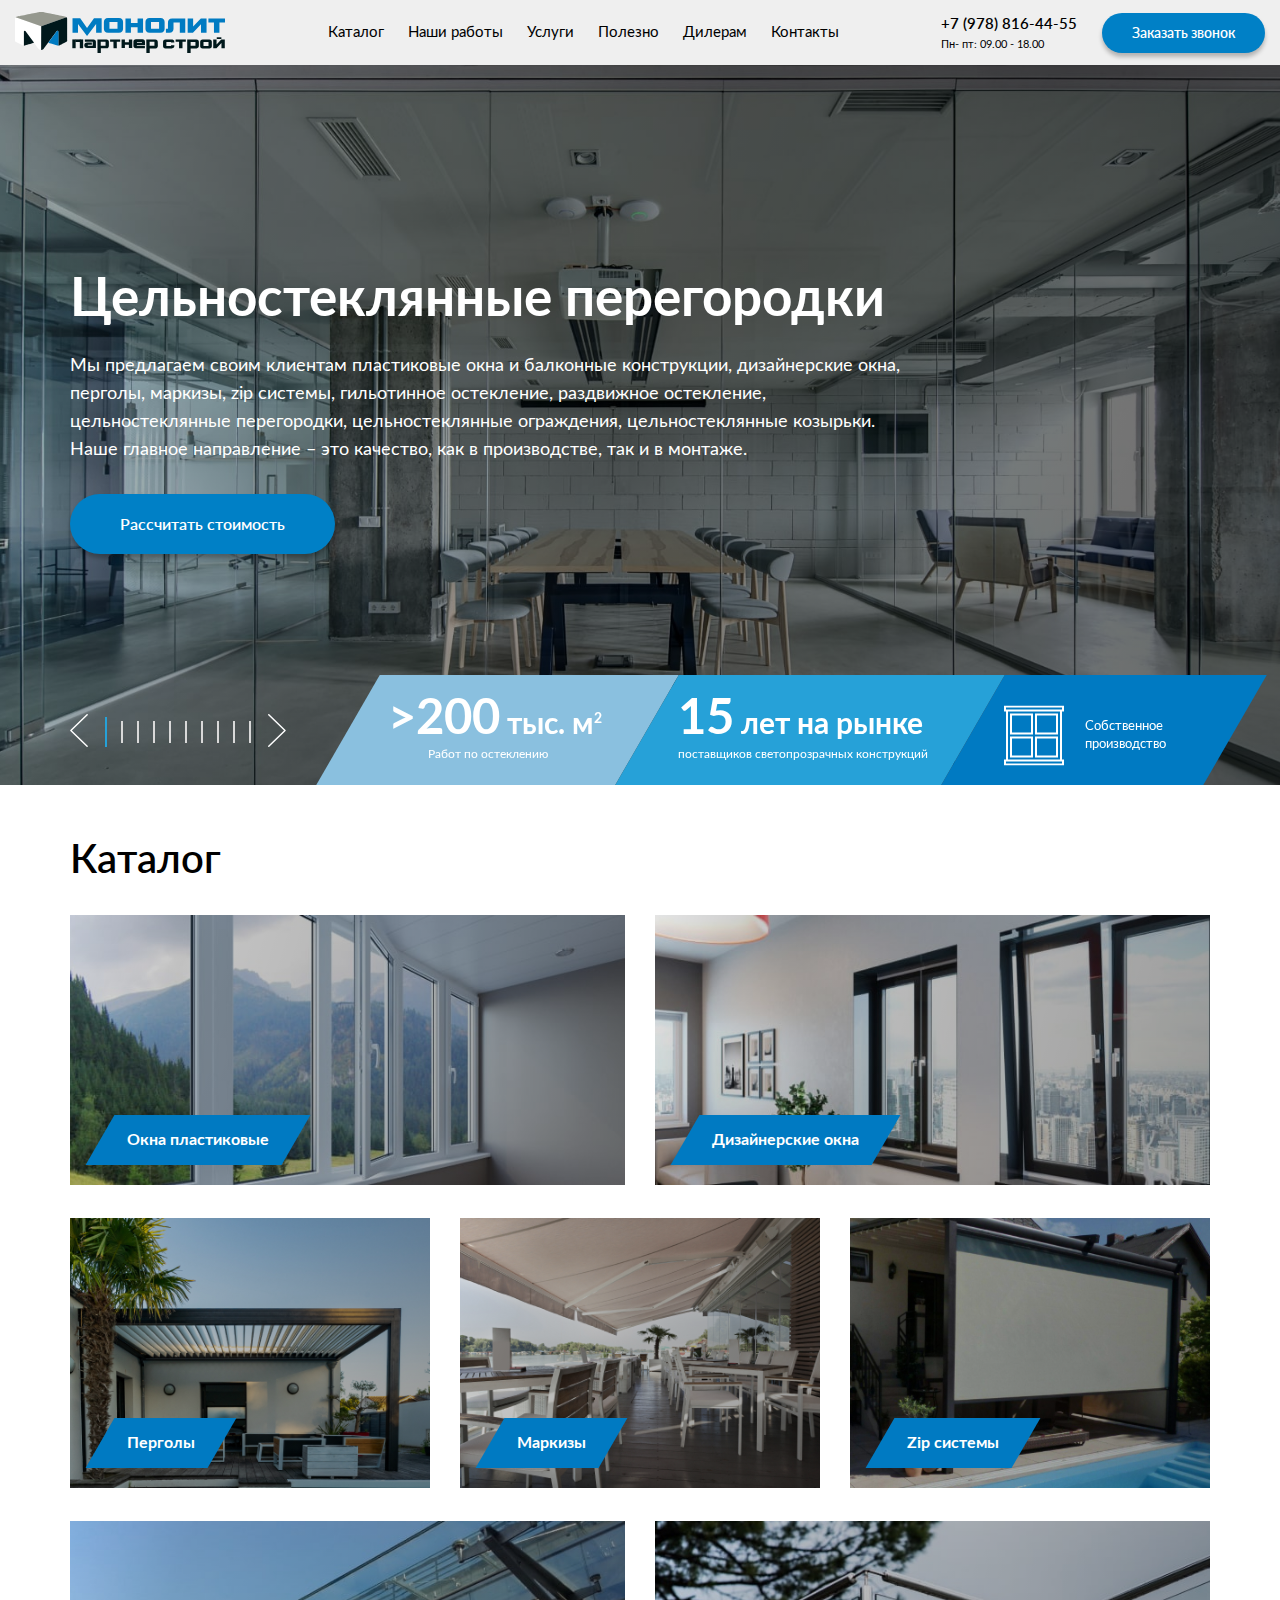
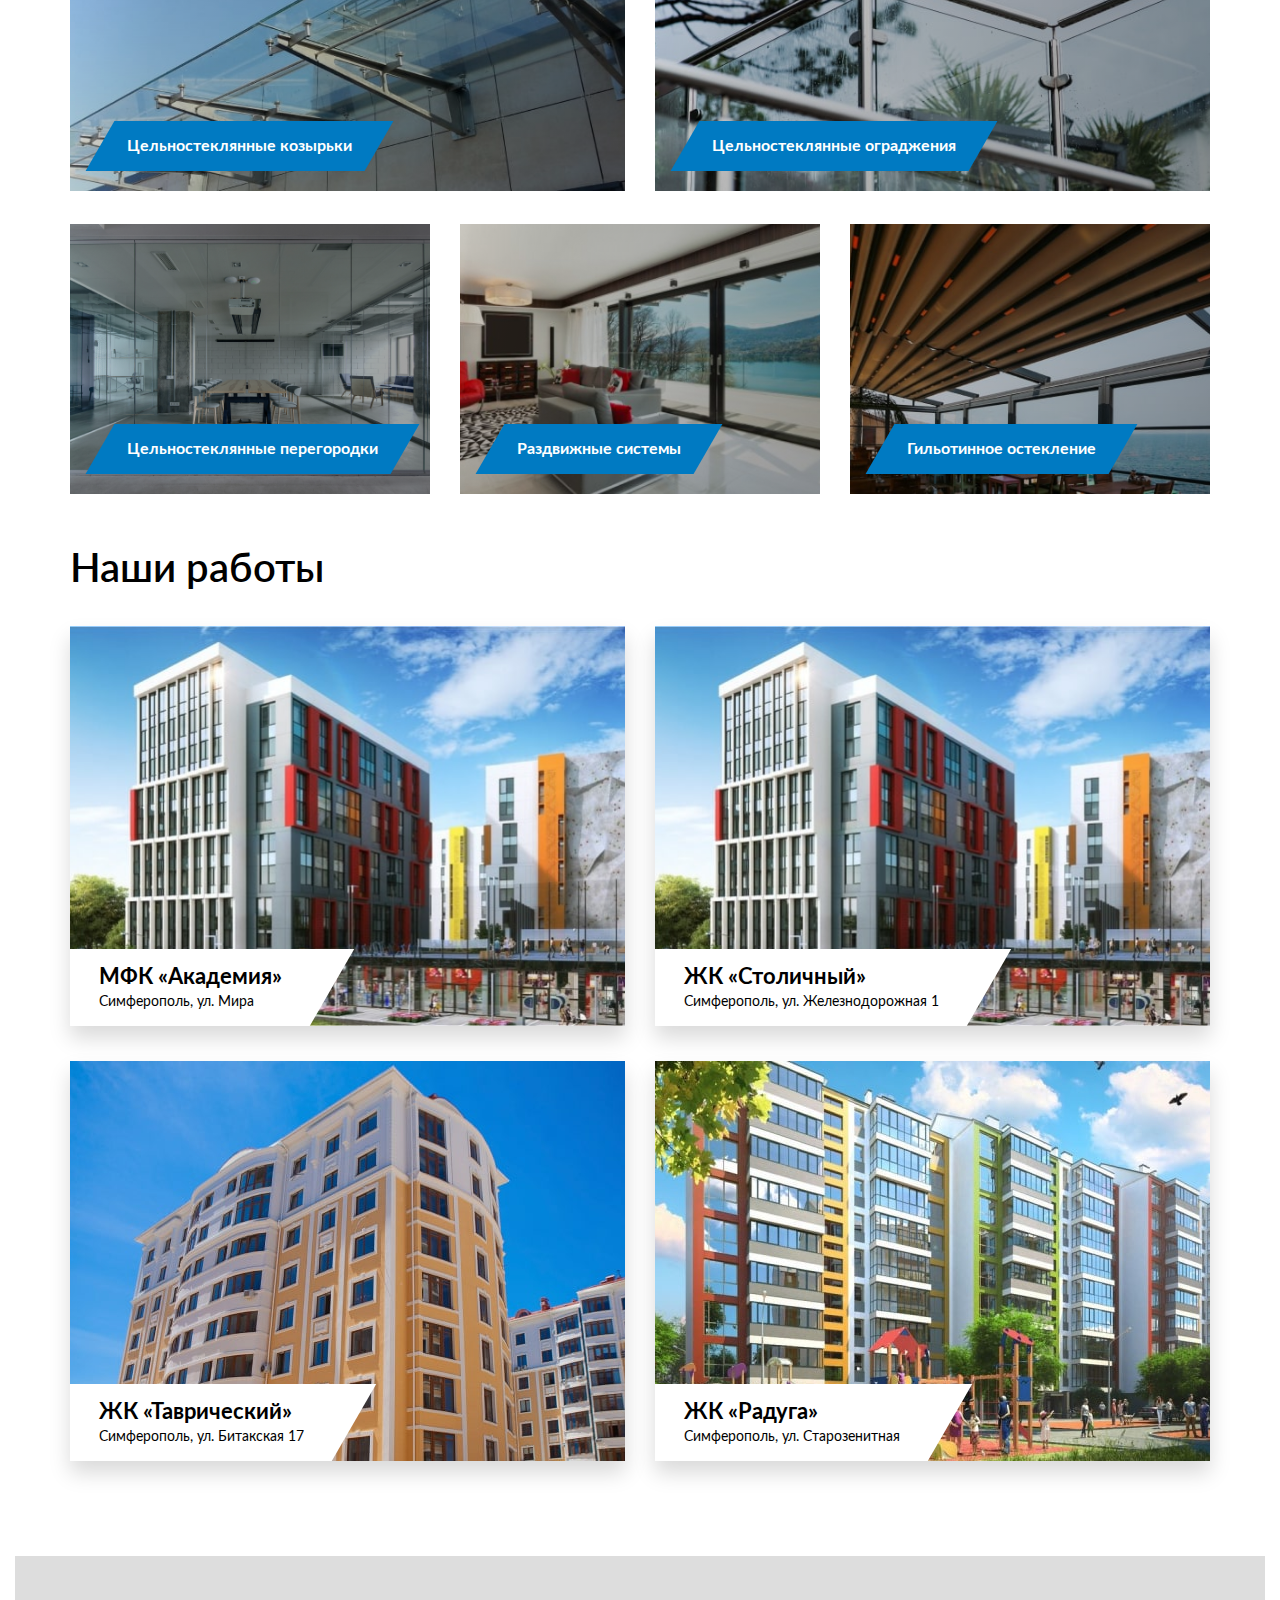
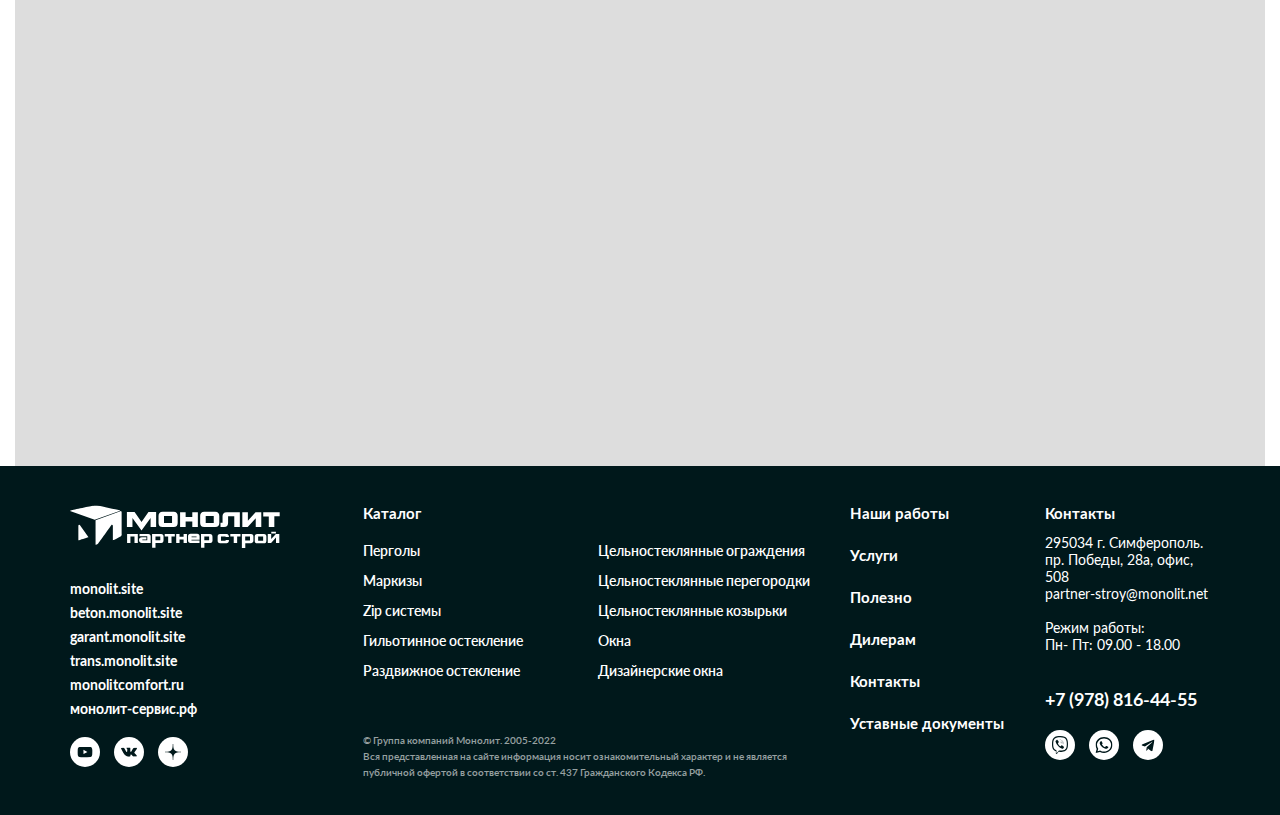
==== index.html @ bb7ac0ba "Add files via upload" ====
<!DOCTYPE html>
<!--[if lt IE 7]><html lang="ru" class="lt-ie9 lt-ie8 lt-ie7"><![endif]-->
<!--[if IE 7]><html lang="ru" class="lt-ie9 lt-ie8"><![endif]-->
<!--[if IE 8]><html lang="ru" class="lt-ie9"><![endif]-->
<!--[if gt IE 8]><!-->
<html lang="ru">
<!--<![endif]-->
<head>
	<meta charset="utf-8" />
	<title>Заголовок</title>
	<meta name="description" content="" />
	<meta http-equiv="X-UA-Compatible" content="IE=edge" />
	<meta name="viewport" content="width=device-width, initial-scale=1.0" />
	<meta name="format-detection" content="telephone=no" />
	<link rel="shortcut icon" href="favicon.png" />
	<link rel="stylesheet" href="libs/bootstrap/bootstrap-grid.css" />
	<link rel="stylesheet" href="libs/fontawesome-free-5.12.0-web/css/all.min.css" />
	<link rel="stylesheet" href="libs/fancybox/jquery.fancybox.css" />
	<link rel="stylesheet" href="libs/slick-1.5.9/slick/slick.css" />
	<link rel="stylesheet" href="libs/slick-1.5.9/slick/slick-theme.css" />
	<link rel="stylesheet" href="css/fonts.css" />
	<link rel="stylesheet" href="css/main.css?ver=1.6" />
	<link rel="stylesheet" href="css/media.css?ver=1.6" />
</head>
<body>

	<div class="wrapper">

		<header class="header">
			<div class="container-fluid">
				<div class="header__wrap">
					<a href="tel:+79788164455" class="phone-mob"><i class="far fa-phone-alt"></i></a>
					<a href="#" class="logo">
						<img src="img/logo.svg" alt="alt">
					</a>
					<ul class="menu">
						<li><a href="#">Каталог</a></li>
						<li><a href="#">Наши работы</a></li> 
						<li><a href="#">Услуги</a></li>
						<li><a href="#">Полезно</a></li>
						<li><a href="#">Дилерам</a></li>
						<li><a href="#">Контакты</a></li>
					</ul>
					<div class="header__right">
						<div class="header__contacts">
							<a href="tel:+79788164455" class="phone-main">+7 (978) 816-44-55</a>
							<div class="time-work">Пн- пт:  09.00 - 18.00</div>
						</div>
						<a href="#callback" class="btn-main fancybox">Заказать звонок</a>
					</div>
					<span class="btn_nav">
						<span class='sandwich'>
							<span class='sw-topper'></span>
							<span class='sw-bottom'></span>
							<span class='sw-footer'></span>
						</span>
					</span>
				</div>
			</div>
			<div class="menu-mobile">
				<ul class="menu">
					<li><a href="#">Каталог</a></li>
					<li><a href="#">Наши работы</a></li>
					<li><a href="#">Услуги</a></li>
					<li><a href="#">Полезно</a></li>
					<li><a href="#">Дилерам</a></li>
					<li><a href="#">Контакты</a></li>
				</ul>
				<div class="header__contacts">
					<p>295034 г. Симферополь. <br>пр. Победы, 28а, офис, 508 <br>partner-stroy@monolit.net</p>
					<a href="tel:+79788164455" class="phone-main">+7 (978) 816-44-55</a>
					<div class="time-work">Пн- пт:  09.00 - 18.00</div>
				</div>
				<a href="#callback" class="btn-main fancybox">Заказать звонок</a>
			</div>
		</header>

		<section class="billbord">
			<ul class="slider-billbord">
				<li>
					<div class="item-billbord">
						<div class="item-billbord__image">
							<img src="img/billbord1.jpg" alt="alt">
						</div>
						<div class="item-billbord__content">
							<div class="container">
								<div class="row">
									<div class="col-xl-9 col-lg-10">
										<h2 class="title-big">Цельностеклянные перегородки</h2>
										<p>Мы предлагаем своим клиентам пластиковые окна и балконные конструкции, дизайнерские окна, перголы, маркизы, zip системы, гильотинное остекление, раздвижное остекление, цельностеклянные перегородки, цельностеклянные ограждения, цельностеклянные козырьки. <br>Наше главное направление – это качество, как в производстве, так и в монтаже.</p>
										<a href="#" class="btn-main">Рассчитать стоимость</a>
									</div>
								</div>
							</div>
						</div>
					</div>
				</li>
				<li>
					<div class="item-billbord">
						<div class="item-billbord__image">
							<img src="img/billbord2.jpg" alt="alt">
						</div>
						<div class="item-billbord__content">
							<div class="container">
								<div class="row">
									<div class="col-xl-9 col-lg-10">
										<h2 class="title-big">Окна пластиковые</h2>
										<p>Мы предлагаем своим клиентам пластиковые окна и балконные конструкции, дизайнерские окна, перголы, маркизы, zip системы, гильотинное остекление, раздвижное остекление, цельностеклянные перегородки, цельностеклянные ограждения, цельностеклянные козырьки. <br>Наше главное направление – это качество, как в производстве, так и в монтаже.</p>
										<a href="#" class="btn-main">Рассчитать стоимость</a>
									</div>
								</div>
							</div>
						</div>
					</div>
				</li>
				<li>
					<div class="item-billbord">
						<div class="item-billbord__image">
							<img src="img/billbord3.jpg" alt="alt">
						</div>
						<div class="item-billbord__content">
							<div class="container">
								<div class="row">
									<div class="col-xl-9 col-lg-10">
										<h2 class="title-big">Дизайнерские окна</h2>
										<p>Мы предлагаем своим клиентам пластиковые окна и балконные конструкции, дизайнерские окна, перголы, маркизы, zip системы, гильотинное остекление, раздвижное остекление, цельностеклянные перегородки, цельностеклянные ограждения, цельностеклянные козырьки. <br>Наше главное направление – это качество, как в производстве, так и в монтаже.</p>
										<a href="#" class="btn-main">Рассчитать стоимость</a>
									</div>
								</div>
							</div>
						</div>
					</div>
				</li>
				<li>
					<div class="item-billbord">
						<div class="item-billbord__image">
							<img src="img/billbord4.jpg" alt="alt">
						</div>
						<div class="item-billbord__content">
							<div class="container">
								<div class="row">
									<div class="col-xl-9 col-lg-10">
										<h2 class="title-big">Перголы</h2>
										<p>Мы предлагаем своим клиентам пластиковые окна и балконные конструкции, дизайнерские окна, перголы, маркизы, zip системы, гильотинное остекление, раздвижное остекление, цельностеклянные перегородки, цельностеклянные ограждения, цельностеклянные козырьки. <br>Наше главное направление – это качество, как в производстве, так и в монтаже.</p>
										<a href="#" class="btn-main">Рассчитать стоимость</a>
									</div>
								</div>
							</div>
						</div>
					</div>
				</li>
				<li>
					<div class="item-billbord">
						<div class="item-billbord__image">
							<img src="img/billbord5.jpg" alt="alt">
						</div>
						<div class="item-billbord__content">
							<div class="container">
								<div class="row">
									<div class="col-xl-9 col-lg-10">
										<h2 class="title-big">Маркизы</h2>
										<p>Мы предлагаем своим клиентам пластиковые окна и балконные конструкции, дизайнерские окна, перголы, маркизы, zip системы, гильотинное остекление, раздвижное остекление, цельностеклянные перегородки, цельностеклянные ограждения, цельностеклянные козырьки. <br>Наше главное направление – это качество, как в производстве, так и в монтаже.</p>
										<a href="#" class="btn-main">Рассчитать стоимость</a>
									</div>
								</div>
							</div>
						</div>
					</div>
				</li>
				<li>
					<div class="item-billbord">
						<div class="item-billbord__image">
							<img src="img/billbord6.jpg" alt="alt">
						</div>
						<div class="item-billbord__content">
							<div class="container">
								<div class="row">
									<div class="col-xl-9 col-lg-10">
										<h2 class="title-big">ZIP системы</h2>
										<p>Мы предлагаем своим клиентам пластиковые окна и балконные конструкции, дизайнерские окна, перголы, маркизы, zip системы, гильотинное остекление, раздвижное остекление, цельностеклянные перегородки, цельностеклянные ограждения, цельностеклянные козырьки. <br>Наше главное направление – это качество, как в производстве, так и в монтаже.</p>
										<a href="#" class="btn-main">Рассчитать стоимость</a>
									</div>
								</div>
							</div>
						</div>
					</div>
				</li>
				<li>
					<div class="item-billbord">
						<div class="item-billbord__image">
							<img src="img/billbord7.jpg" alt="alt">
						</div>
						<div class="item-billbord__content">
							<div class="container">
								<div class="row">
									<div class="col-xl-9 col-lg-10">
										<h2 class="title-big">Цельностеклянные козырьки</h2>
										<p>Мы предлагаем своим клиентам пластиковые окна и балконные конструкции, дизайнерские окна, перголы, маркизы, zip системы, гильотинное остекление, раздвижное остекление, цельностеклянные перегородки, цельностеклянные ограждения, цельностеклянные козырьки. <br>Наше главное направление – это качество, как в производстве, так и в монтаже.</p>
										<a href="#" class="btn-main">Рассчитать стоимость</a>
									</div>
								</div>
							</div>
						</div>
					</div>
				</li>
				<li>
					<div class="item-billbord">
						<div class="item-billbord__image">
							<img src="img/billbord8.jpg" alt="alt">
						</div>
						<div class="item-billbord__content">
							<div class="container">
								<div class="row">
									<div class="col-xl-9 col-lg-10">
										<h2 class="title-big">Цельностеклянные ограждения</h2>
										<p>Мы предлагаем своим клиентам пластиковые окна и балконные конструкции, дизайнерские окна, перголы, маркизы, zip системы, гильотинное остекление, раздвижное остекление, цельностеклянные перегородки, цельностеклянные ограждения, цельностеклянные козырьки. <br>Наше главное направление – это качество, как в производстве, так и в монтаже.</p>
										<a href="#" class="btn-main">Рассчитать стоимость</a>
									</div>
								</div>
							</div>
						</div>
					</div>
				</li>
				<li>
					<div class="item-billbord">
						<div class="item-billbord__image">
							<img src="img/billbord9.jpg" alt="alt">
						</div>
						<div class="item-billbord__content">
							<div class="container">
								<div class="row">
									<div class="col-xl-9 col-lg-10">
										<h2 class="title-big">Раздвижные системы</h2>
										<p>Мы предлагаем своим клиентам пластиковые окна и балконные конструкции, дизайнерские окна, перголы, маркизы, zip системы, гильотинное остекление, раздвижное остекление, цельностеклянные перегородки, цельностеклянные ограждения, цельностеклянные козырьки. <br>Наше главное направление – это качество, как в производстве, так и в монтаже.</p>
										<a href="#" class="btn-main">Рассчитать стоимость</a>
									</div>
								</div>
							</div>
						</div>
					</div>
				</li>
				<li>
					<div class="item-billbord">
						<div class="item-billbord__image">
							<img src="img/billbord10.jpg" alt="alt">
						</div>
						<div class="item-billbord__content">
							<div class="container">
								<div class="row">
									<div class="col-xl-9 col-lg-10">
										<h2 class="title-big">Гильотинное остекление</h2>
										<p>Мы предлагаем своим клиентам пластиковые окна и балконные конструкции, дизайнерские окна, перголы, маркизы, zip системы, гильотинное остекление, раздвижное остекление, цельностеклянные перегородки, цельностеклянные ограждения, цельностеклянные козырьки. <br>Наше главное направление – это качество, как в производстве, так и в монтаже.</p>
										<a href="#" class="btn-main">Рассчитать стоимость</a>
									</div>
								</div>
							</div>
						</div>
					</div>
				</li>
			</ul>
			<div class="container">
				<div class="bottom-billbord">
					<div class="controls-slider"></div>
					<div class="info-billord">
						<div class="info-billord__item">
							<div class="info-billord__title"><div class="info-billord__value">>200</div> тыс. м<sup>2</sup>   </div>
							<div class="info-billord__descr">Работ по остеклению</div>
						</div>
						<div class="info-billord__item">
							<div class="info-billord__title"><div class="info-billord__value">15</div> лет на рынке</div>
							<div class="info-billord__descr">поставщиков светопрозрачных конструкций</div>
						</div>
						<div class="info-billord__item">
							<div class="info-billord__flex">
								<div class="info-billord__icon">
									<img src="img/ic_billbord1.svg" alt="alt">
								</div>
								<p>Собственное производство</p>
							</div>
						</div>
					</div>
				</div>
			</div>
		</section>

		<section class="catalog">
			<div class="container">
				<h2 class="title-section">Каталог</h2>
				<div class="row">
					<div class="col-lg-6">
						<a href="#" class="item-catalog">
							<span class="item-catalog__image">
								<img src="img/catalog1.jpg" alt="alt">
							</span>
							<span class="item-catalog__title">Окна пластиковые</span>
						</a>
					</div>
					<div class="col-lg-6">
						<a href="#" class="item-catalog">
							<span class="item-catalog__image">
								<img src="img/catalog2.jpg" alt="alt">
							</span>
							<span class="item-catalog__title">Дизайнерские окна</span>
						</a>
					</div>
					<div class="col-lg-4">
						<a href="#" class="item-catalog">
							<span class="item-catalog__image">
								<img src="img/catalog3.jpg" alt="alt">
							</span>
							<span class="item-catalog__title">Перголы</span>
						</a>
					</div>
					<div class="col-lg-4">
						<a href="#" class="item-catalog">
							<span class="item-catalog__image">
								<img src="img/catalog4.jpg" alt="alt">
							</span>
							<span class="item-catalog__title">Маркизы</span>
						</a>
					</div>
					<div class="col-lg-4">
						<a href="#" class="item-catalog">
							<span class="item-catalog__image">
								<img src="img/catalog5.jpg" alt="alt">
							</span>
							<span class="item-catalog__title">Zip системы</span>
						</a>
					</div>
					<div class="col-lg-6">
						<a href="#" class="item-catalog">
							<span class="item-catalog__image">
								<img src="img/catalog6.jpg" alt="alt">
							</span>
							<span class="item-catalog__title">Цельностеклянные козырьки</span>
						</a>
					</div>
					<div class="col-lg-6">
						<a href="#" class="item-catalog">
							<span class="item-catalog__image">
								<img src="img/catalog7.jpg" alt="alt">
							</span>
							<span class="item-catalog__title">Цельностеклянные ограджения</span>
						</a>
					</div>
					<div class="col-lg-4">
						<a href="#" class="item-catalog">
							<span class="item-catalog__image">
								<img src="img/catalog8.jpg" alt="alt">
							</span>
							<span class="item-catalog__title">Цельностеклянные перегородки</span>
						</a>
					</div>
					<div class="col-lg-4">
						<a href="#" class="item-catalog">
							<span class="item-catalog__image">
								<img src="img/catalog9.jpg" alt="alt">
							</span>
							<span class="item-catalog__title">Раздвижные системы</span>
						</a>
					</div>
					<div class="col-lg-4">
						<a href="#" class="item-catalog">
							<span class="item-catalog__image">
								<img src="img/catalog10.jpg" alt="alt">
							</span>
							<span class="item-catalog__title">Гильотинное остекление</span>
						</a>
					</div>
				</div>
			</div>
		</section>

		<section class="portfolio">
			<div class="container">
				<h2 class="title-section">Наши работы</h2>
				<div class="row">
					<div class="col-lg-6">
						<a href="#" class="item-portfolio">
							<span class="item-portfolio__image">
								<img src="img/portfolio1.jpg" alt="alt">
							</span>
							<span class="item-portfolio__content">
								<span class="item-portfolio__title">МФК «Академия»</span>
								<span class="item-portfolio__descr">Симферополь, ул. Мира</span>
							</span>
						</a>
					</div>
					<div class="col-lg-6">
						<a href="#" class="item-portfolio">
							<span class="item-portfolio__image">
								<img src="img/portfolio2.jpg" alt="alt">
							</span>
							<span class="item-portfolio__content">
								<span class="item-portfolio__title">ЖК «Столичный»</span>
								<span class="item-portfolio__descr">Симферополь, ул. Железнодорожная 1</span>
							</span>
						</a>
					</div>
					<div class="col-lg-6">
						<a href="#" class="item-portfolio">
							<span class="item-portfolio__image">
								<img src="img/portfolio3.jpg" alt="alt">
							</span>
							<span class="item-portfolio__content">
								<span class="item-portfolio__title">ЖК «Таврический»</span>
								<span class="item-portfolio__descr">Симферополь, ул. Битакская 17</span>
							</span>
						</a>
					</div>
					<div class="col-lg-6">
						<a href="#" class="item-portfolio">
							<span class="item-portfolio__image">
								<img src="img/portfolio4.jpg" alt="alt">
							</span>
							<span class="item-portfolio__content">
								<span class="item-portfolio__title">ЖК «Радуга»</span>
								<span class="item-portfolio__descr">Симферополь, ул. Старозенитная</span>
							</span>
						</a>
					</div>
				</div>
			</div>
		</section>

		<section class="contacts">
			<div class="container-fluid">
				<div id="map"></div>
			</div>
		</section>

		<footer class="footer">
			<div class="container">
				<div class="row">
					<div class="col-lg-3">
						<a href="#" class="logo">
							<img src="img/logo2.svg" alt="alt">
						</a>
						<ul class="list-footer">
							<li><a href="#">monolit.site</a></li>
							<li><a href="#">beton.monolit.site</a></li>
							<li><a href="#">garant.monolit.site</a></li>
							<li><a href="#">trans.monolit.site</a></li>
							<li><a href="#">monolitcomfort.ru</a></li>
							<li><a href="#">монолит-сервис.рф</a></li>
						</ul>
						<ul class="list-social">
							<li><a href="#"><img src="img/soc1.svg" alt="alt"></a></li>
							<li><a href="#"><img src="img/soc2.svg" alt="alt"></a></li>
							<li><a href="#"><img src="img/soc3.svg" alt="alt"></a></li>
						</ul>
					</div>
					<div class="col-lg-5">
						<div class="footer__title">Каталог <i class="far fa-chevron-down"></i></div>
						<div class="footer__content">
							<ul class="footer__nav footer__nav_columns">
								<li><a href="#">Перголы</a></li>
								<li><a href="#">Маркизы</a></li>
								<li><a href="#">Zip системы</a></li>
								<li><a href="#">Гильотинное остекление</a></li>
								<li><a href="#">Раздвижное остекление</a></li>
								<li><a href="#">Цельностеклянные ограждения</a></li>
								<li><a href="#">Цельностеклянные перегородки</a></li>
								<li><a href="#">Цельностеклянные козырьки</a></li>
								<li><a href="#">Окна</a></li>
								<li><a href="#">Дизайнерские окна</a></li>
							</ul>
						</div>
					</div>
					<div class="col-lg-2">
						<ul class="footer__nav footer__nav_big">
							<li><a href="#">Наши работы</a></li>
							<li><a href="#">Услуги</a></li>
							<li><a href="#">Полезно</a></li>
							<li><a href="#">Дилерам</a></li>
							<li><a href="#">Контакты</a></li>
							<li><a href="#">Уставные документы</a></li>
						</ul>
					</div>
					<div class="col-lg-2">
						<div class="footer__title">Контакты <i class="far fa-chevron-down"></i></div>
						<div class="footer__content">
							<p>295034 г. Симферополь. <br>пр. Победы, 28а, офис, 508 <br>partner-stroy@monolit.net</p>
							<br>
							<p>Режим работы: <br>Пн- Пт: 09.00 - 18.00</p>
							<a href="tel:+79788164455" class="phone-main">+7 (978) 816-44-55</a>
							<ul class="list-social">
								<li><a href="#"><img src="img/social1.svg" alt="alt"></a></li>
								<li><a href="#"><img src="img/social2.svg" alt="alt"></a></li>
								<li><a href="#"><img src="img/social3.svg" alt="alt"></a></li>
							</ul>
						</div>
					</div>
				</div>
				<div class="row">
					<div class="col-lg-5 offset-lg-3">
						<div class="copyright">© Группа компаний Монолит. 2005-2022 <br>Вся представленная на сайте информация носит ознакомительный характер и не является публичной офертой в соответствии со ст. 437 Гражданского Кодекса РФ.</div>
					</div>
				</div>
			</div>
		</footer>
		
	</div>

	<!--[if lt IE 9]>
	<script src="libs/html5shiv/es5-shim.min.js"></script>
	<script src="libs/html5shiv/html5shiv.min.js"></script>
	<script src="libs/html5shiv/html5shiv-printshiv.min.js"></script>
	<script src="libs/respond/respond.min.js"></script>
<![endif]-->
<script src="libs/jquery/jquery-1.11.1.min.js"></script>
<script src="libs/jquery-mousewheel/jquery.mousewheel.min.js"></script>
<script src="libs/fancybox/jquery.fancybox.pack.js"></script>
<script src="libs/slick-1.5.9/slick/slick.min.js"></script>
<script src="libs/scroll2id/PageScroll2id.min.js"></script>
<script src="libs/mask/jquery.maskedinput.js"></script>
<script src="libs/jQueryFormStyler-master/jquery.formstyler.min.js"></script>
<script src="js/common.js?ver=1.6"></script>
<script src="https://api-maps.yandex.ru/2.1/?lang=ru_RU"></script>
<script>
	$(document).ready(function() {
		ymaps.ready(init);

		function init() {
			var myMap = new ymaps.Map('map', {
				center: [44.960561, 34.113873],
				zoom: 15
			}, {
				searchControlProvider: 'yandex#search'
			});		

			myPlacemark1 = new ymaps.Placemark([44.960561, 34.113873], {
					balloonContent: '<p class="text-map">г. Симферополь, </br>пр. Победы, 28а, оф. 315</p>'
			}, {
				iconLayout: 'default#image',
				iconImageHref: 'img/pin.svg',
				hideIconOnBalloonOpen: false,
				iconImageSize: [30, 40],
				iconImageOffset: [-15, -40],
				balloonOffset: [ 0, -40 ]
			});
			myMap.controls.remove('searchControl');
			myMap.behaviors.disable('scrollZoom');
			myMap.geoObjects.add(myPlacemark1);
			myPlacemark1.balloon.open();
		}
	});
</script>
<!-- Yandex.Metrika counter --><!-- /Yandex.Metrika counter -->
<!-- Google Analytics counter --><!-- /Google Analytics counter -->
</body>
</html>
---- css/fonts.css ----
@font-face {
	font-family: 'Lato';
	src: url('../fonts/Lato-Light.eot');
	src: url('../fonts/Lato-Light.eot?#iefix') format('embedded-opentype'),
	url('../fonts/Lato-Light.woff') format('woff'),
	url('../fonts/Lato-Light.ttf') format('truetype');
	font-weight: 300;
	font-style: normal;
}
@font-face {
	font-family: 'Lato';
	src: url('../fonts/Lato-Regular.eot');
	src: url('../fonts/Lato-Regular.eot?#iefix') format('embedded-opentype'),
	url('../fonts/Lato-Regular.woff') format('woff'),
	url('../fonts/Lato-Regular.ttf') format('truetype');
	font-weight: normal;
	font-style: normal;
}
@font-face {
	font-family: 'Lato';
	src: url('../fonts/Lato-Medium.eot');
	src: url('../fonts/Lato-Medium.eot?#iefix') format('embedded-opentype'),
	url('../fonts/Lato-Medium.woff') format('woff'),
	url('../fonts/Lato-Medium.ttf') format('truetype');
	font-weight: 500;
	font-style: normal;
}
@font-face {
	font-family: 'Lato';
	src: local('Lato Semi Bold'), local('Lato-Semi-Bold'),
	url('../fonts/Lato-Semibold.woff2') format('woff2'),
	url('../fonts/Lato-Semibold.woff') format('woff'),
	url('../fonts/Lato-Semibold.ttf') format('truetype');
	font-weight: 600;
	font-style: normal;
}
@font-face {
	font-family: 'Lato';
	src: url('../fonts/Lato-Bold.eot');
	src: url('../fonts/Lato-Bold.eot?#iefix') format('embedded-opentype'),
	url('../fonts/Lato-Bold.woff') format('woff'),
	url('../fonts/Lato-Bold.ttf') format('truetype');
	font-weight: 700;
	font-style: normal;
}
@font-face {
	font-family: 'Lato';
	src: url('../fonts/Lato-Black.eot');
	src: url('../fonts/Lato-Black.eot?#iefix') format('embedded-opentype'),
	url('../fonts/Lato-Black.woff') format('woff'),
	url('../fonts/Lato-Black.ttf') format('truetype');
	font-weight: 900;
	font-style: normal;
}
---- css/main.css ----
*::-webkit-input-placeholder {
	color: #666;
	opacity: 1;
}
*:-moz-placeholder {
	color: #666;
	opacity: 1;
}
*::-moz-placeholder {
	color: #666;
	opacity: 1;
}
*:-ms-input-placeholder {
	color: #666;
	opacity: 1;
}

body input:focus:required:invalid,
body textarea:focus:required:invalid {
	
}
body input:required:valid,
body textarea:required:valid {
	
}
body {
	font-family: 'Lato';
	font-size: 16px;
	overflow-x: hidden;
	margin: 0;
	background-color: #fff;
	color: #000;
}
button {
	cursor: pointer;
}
button, input, optgroup, select, textarea {
	font-family: inherit;
}
a, button, input, img {
	transition: all 0.3s;
}
h1,h2,h3,h4,h5,h6 {
	padding: 0;
	margin: 0;
	font-weight: normal;
}
.wrapper {
	padding-top: 73px;
	overflow: hidden;
}
a {
	text-decoration: none;
	outline: none;
}
* {
	outline: none !important;
}
ul {
	padding: 0;
	margin: 0;
}
ul li {
	list-style-type: none;
	outline: none;
}
img {
	outline: none;
	display: block;
}
p {
	padding: 0;
	margin: 0;
}
form {
	margin: 0;
}
.header {
	padding: 12px 0;
	background-color: #efefef;
	position: fixed;
	top: 0;
	left: 0;
	width: 100%;
	z-index: 1000;
}
.header__wrap {
	display: flex;
	align-items: center;
	justify-content: space-between;
}
.logo {
	display: inline-block;
}
.logo img {
	width: 248px;
	max-width: 100%;
}
.menu {
	display: flex;
}
.menu > li {
	padding: 0 35px;
}
.menu a {
	color: #000;
}
.menu a:hover {
color: #0080C6;
}
.phone-main {
	line-height: 19px;
	font-weight: 600;
	color: #000;
}
.phone-main:hover {
color: #0080C6;
}
.time-work {
	font-size: 11px;
	line-height: 13px;
	padding-top: 9px;
}
.btn-main {
	font-size: 14px;
	line-height: 17px;
	color: #fff;
	font-weight: 600;
	padding: 0 30px;
	height: 40px;
	display: inline-flex;
	align-items: center;
	justify-content: center;
	text-align: center;
	background-color: #0080C6;
	box-shadow: 0px 4px 4px rgba(0, 0, 0, 0.25);
	border-radius: 50px;
	font-family: 'Lato';
	border: none;
	transition: all 0.3s;
	cursor: pointer;
}
.btn-main:hover {
	background-color: #085e8d;
}
.header__right {
	display: flex;
	align-items: center;
}
.header__contacts {
	margin-right: 70px;
}
.container-fluid {
	padding: 0 75px;
}
.item-billbord__image {
	height: 890px;
	min-height: 473px;
	max-height: calc(100vh - 73px);
	display: block;
	position: relative;
	z-index: 1;
}
.item-billbord__image img {
	width: 100%;
	height: 100%;
	object-fit: cover;
	font-family: 'object-fit: cover;';
	-webkit-transition: all 0.3s; 
	-o-transition: all 0.3s;
	transition: all 0.3s;
}
.item-billbord__image::after {
	position: absolute;
	display: block;
	content: " ";
	width: 100%;
	height: 100%;
	top: 0;
	left: 0;
	background: linear-gradient(287.03deg, rgba(0, 0, 0, 0.6) 0.66%, rgba(0, 0, 0, 0.34223) 80.34%, rgba(0, 0, 0, 0) 116.73%);
}
.item-billbord__content {
	padding-bottom: 150px;
	height: 100%;
	display: flex;
	align-items: center;
	position: absolute;
	top: 0;
	left: 0;
	width: 100%;
	z-index: 3;
}
.item-billbord {
	font-size: 20px;
	line-height: 30px;
	position: relative;
	color: #fff;
}
.title-big {
	font-size: 64px;
	line-height: 60px;
	margin-bottom: 35px;
	font-weight: 700;
}
.item-billbord .btn-main {
	font-size: 18px;
	line-height: 22px;
	height: 70px;
	margin-top: 80px;
	min-width: 300px;
}
.info-billord__title {
	font-size: 40px;
	line-height: 30px;
	margin-bottom: 13px;
	font-weight: 700;
}
.info-billord__value {
	font-size: 70px;
	display: inline;
}
.info-billord sup {
	font-size: 19px;
	line-height: 0;	
}
.info-billord {
	margin-right: -55px;
	display: flex;
}
.info-billord__item {
	padding: 39px 60px;
	padding-left: 40px;
	padding-bottom: 15px;
	min-height: 115px;
	position: relative;
	color: #fff;
	z-index: 1;
}
.info-billord__item::before {
	position: absolute;
	display: block;
	content: " ";
	width: 100%;
	height: 100%;
	top: 0;
	left: 0;
	background-color: #8AC0DF;
	z-index: -1;
	transform: skewX(-30deg);
}
.info-billord__item:nth-child(2)::before {
	background-color: #26a1d8;
}
.info-billord__item:nth-child(3)::before {
	background-color: #007AC2;
}
.info-billord__descr {
	line-height: 20px;
}
.bottom-billbord {
	position: absolute;
	bottom: 0;
	left: 15px;
	right: 15px;
	z-index: 4;
	display: flex;
	align-items: center;
	justify-content: space-between;
}
.billbord .container {
	position: relative;
}
.info-billord__flex {
	display: flex;
	align-items: center;
}
.info-billord__icon {
	margin-right: 21px;
}
.info-billord__flex p {
	max-width: 125px;
}
.info-billord__item:nth-child(1) .info-billord__title {
	margin-left: -40px;
}
.info-billord__item:nth-child(1) {
	padding-left: 80px;
}
.controls-slider .slick-dots {
	padding: 0 10px;
	bottom: 0;
	left: 0;
	position: relative;
}
.controls-slider .slick-dots li {
	width: 2px;
	height: 22px;
	margin: 0 8px;
}
.controls-slider .slick-dots li button {
	width: 2px;
	height: 22px;
	padding: 0;
	border: none;
	background-color: #d9d9d9;
	border-radius: 0;
}
.controls-slider .slick-dots li.slick-active button {
	height: 30px;
	background-color: #26a1d8;
}
.controls-slider {
	display: flex;
	align-items: center;
}
.controls-slider .slick-arrow {
	width: 18px;
	height: 33px;
	position: relative;
	top: 0;
	left: 0;
	right: 0;
	transform: none;
}
.controls-slider .slick-arrow path {
	transition: all 0.3s;
}
.controls-slider .slick-arrow:hover path {
	fill: #26a1d8;
}
.controls-slider .slick-next {
	order: 2;
}
.title-section {
	font-size: 40px;
	line-height: 48px;
	padding-top: 49px;
	font-weight: 600;
}
.item-catalog {
	margin-top: 33px;
	position: relative;
	display: block;
}
.item-catalog__image {
	height: 300px;
	display: block;
	position: relative;
	z-index: 1;
	overflow: hidden;
}
.item-catalog__image img {
	width: 100%;
	height: 100%;
	object-fit: cover;
	font-family: 'object-fit: cover;';
	-webkit-transition: all 0.6s; 
	-o-transition: all 0.6s;
	transition: all 0.6s;
}
.item-catalog:hover .item-catalog__image img {
	transform: scale(1.1);
}
.item-catalog__image::after {
	position: absolute;
	display: block;
	content: " ";
	width: 100%;
	height: 100%;
	top: 0;
	left: 0;
	background: linear-gradient(287.03deg, rgba(0, 0, 0, 0.4) 0.66%, rgba(0, 0, 0, 0.228153) 80.34%, rgba(0, 0, 0, 0) 116.73%);
}
.item-catalog__title {
	font-size: 18px;
	line-height: 22px;
	font-weight: 700;
	color: #fff;
	bottom: 20px;
	left: 30px;
	padding: 16px 40px;
	display: inline-block;
	position: absolute;
	z-index: 1;
}
.item-catalog__title::before {
	position: absolute;
	display: block;
	content: " ";
	width: 100%;
	height: 100%;
	top: 0;
	left: 0;
	background-color: #007AC2;
	z-index: -1;
	transform: skewX(-30deg);
}
.item-portfolio {
	margin-top: 35px;
	box-shadow: 0px 12px 20px rgba(0, 0, 0, 0.15);
	overflow: hidden;
	color: #000;
	display: block;
	position: relative;
}
.item-portfolio__image {
	height: 400px;
	display: block;
	overflow: hidden;
}
.item-portfolio__image img {
	width: 100%;
	height: 100%;
	object-fit: cover;
	font-family: 'object-fit: cover;';
	-webkit-transition: all 0.6s; 
	-o-transition: all 0.6s;
	transition: all 0.6s;
}
.item-portfolio:hover .item-portfolio__image img {
	transform: scale(1.1);
}
.item-portfolio__content {
	padding: 15px 74px;
	padding-right: 50px;
	margin-left: -45px;
	position: absolute;
	display: inline-block;
	bottom: 0;
	left: 0;
	z-index: 1;
}
.item-portfolio__title {
	font-size: 22px;
	line-height: 26px;
	margin-bottom: 4px;
	font-weight: 700;
	display: block;
}
.item-portfolio__descr {
	font-size: 14px;
	line-height: 17px;
	display: block;
}
.item-portfolio__content::before {
	position: absolute;
	display: block;
	content: " ";
	width: 100%;
	height: 100%;
	top: 0;
	left: 0;
	background-color: #fff;
	z-index: -1;
	transform: skewX(-30deg);
}
.portfolio {
	padding-bottom: 95px;
}
#map {
	height: 510px;
	width: 100%;
	background-color: #ddd;
}
.footer {
	font-size: 14px;
	line-height: 17px;
	padding-top: 39px;
	padding-bottom: 35px;
	color: #fff;
	background-color: #00181B;
}
.list-footer {
	margin-bottom: 15px;
	line-height: 24px;	
	font-weight: 700;	
}
.list-footer a {
	color: #fff;
}
.footer .logo {
	margin-bottom: 25px;
}
.list-social {
	display: flex;
	align-items: center;
}
.list-social a {
	width: 30px;
	height: 30px;
	margin-right: 14px;
	border-radius: 50%;
	background-color: #fff;
	display: flex;
	align-items: center;
	justify-content: center;
}
.footer__title {
	margin-bottom: 12px;
}
.footer__nav_columns {
	columns: 2;
}
.footer__nav {
	line-height: 30px;
	font-weight: 600;
}
.footer__nav a {
	color: #fff;
}
.list-footer a:hover,
.footer .phone-main:hover,
.footer__nav a:hover {
color: #0080C6;
}
.footer__title,
.footer__nav_big {
	font-weight: 700;
	font-size: 16px;
	line-height: 19px;
}
.footer__nav_big li {
	margin-bottom: 23px;
}
.footer__nav_big {
	margin-bottom: 0;
}
.footer .phone-main {
	font-weight: 700;
	font-size: 18px;
	line-height: 22px;
	margin-top: 35px;
	margin-bottom: 18px;
	display: inline-block;
	color: #fff;
	white-space: nowrap;
}
.copyright {
	margin-top: -35px;
	font-weight: 600;
	font-size: 10px;
	line-height: 16px;
	color: rgba(255, 255, 255, 0.6);
}
.text-map {
	font-size: 16px;
	line-height: 24px;
	font-weight: 500;
	font-family: 'Lato';
}
.ymaps-2-1-79-balloon__close-button {
	display: none !important;
}
.ymaps-2-1-79-balloon {
	box-shadow: 0 5px 15px -7px rgb(0 0 0 / 50%) !important;
}
.footer__title i {
	display: none;
}
/*Style Sandwich*/
.btn_nav {
	border: none;
	z-index: 60;
	display: none;
	-webkit-transition: all 0.3s;
	-o-transition: all 0.3s;
	transition: all 0.3s;
	vertical-align: middle;
	position: relative;
}
.btn_nav:hover {
	opacity: 1;
} 
.sandwich span {
	display: block;
}
.sandwich {
	width: 30px;
	height:28px;
	margin: auto;
	display: -webkit-flex;
	display: -moz-flex;
	display: -ms-flex;
	display: -o-flex;
	display: flex;
	flex-direction: column;
	align-items: flex-end;
	z-index: 20;
	cursor: pointer;
}
.sw-topper {
	position: relative;
	top: 4px;
	width: 29px;
	height: 2px;
	display: block;
	margin: 0 auto;
	background-color: #0080C6;
	border: medium none;
	transition: transform 0.5s, top 0.2s;
	/* transition-delay: 0.2s, 0s; */
}
.sw-bottom {
	position: relative;
	top: 10px;
	width: 29px;
	height: 2px;
	display: block;
	margin: 0 auto;
	background-color: #0080C6;
	border: medium none;
	transition: transform 0.5s, top 0.2s;
	transition-delay: 0.2s, 0s;
}
.sw-footer {
	position: relative;
	top: 17px;
	width: 29px;
	height: 2px;
	display: block;
	background-color: #0080C6;
	border: medium none;
	transition: all 0.5s;
	transition-delay: 0.1s;
}
.sandwich.active .sw-topper {
	top: 12px;
	transform: rotate(45deg);
}
.sandwich.active .sw-bottom {
	opacity: 0;
}
.sandwich.active .sw-footer {
	top:8px;
	width: 30px;
	transform: rotate(-45deg);
}

/*End Sandwich*/
.phone-mob {
	font-size: 22px;
	display: none;
	color: #0080C6;
}
---- css/media.css ----
/*==========  Desktop First Method  ==========*/
@media only screen and (max-width : 1650px) {
	.container-fluid {
		padding: 0 30px;
	}
	.header__contacts {
		margin-right: 25px;
	}
	.menu > li {
		padding: 0 22px;
	}
	.info-billord__value {
		font-size: 54px;
	}
.info-billord__title {
    font-size: 29px;
    margin-bottom: 4px;
}
	.info-billord__descr {
		font-size: 13px;
	}
	.info-billord__item {
		padding: 30px 45px;
		padding-left: 31px;
		padding-bottom: 15px;
		min-height: 110px;
	}
	.item-billbord__image {
		height: 800px;
	}
	.item-billbord__content {
		padding-top: 125px;
	}
	.footer__title, .footer__nav_big {
		font-size: 15px;
	}
.item-catalog__title {
    font-size: 16px;
    padding: 13px 29px;
}
.title-big {
    font-size: 52px;
    line-height: 50px;
}
.item-billbord {
    font-size: 17px;
    line-height: 26px;
    }
.item-billbord .btn-main {
	margin-top: 30px;
	    font-size: 16px;
    line-height: 20px;
    height: 60px;
    min-width: 265px;
}
.info-billord__flex p {
    max-width: 100px;
    font-size: 14px;
}
.info-billord {
    margin-right: -25px;
    }
    .controls-slider .slick-dots li {
    	margin: 0 7px;
    }
    body {
    	font-size: 15px;
    }
    .info-billord sup {
    font-size: 14px;
}
}
@media only screen and (max-width : 1350px) {
	.menu > li {
		padding: 0 12px;
	}
	.logo img {
		width: 210px;
	}
	.container-fluid {
		padding: 0 15px;
	}
	.time-work {
		padding-top: 4px;
	}
	.item-billbord {
		font-size: 18px;
		line-height: 28px;
	}
	.title-big {
		font-size: 53px;
		line-height: 55px;
		margin-bottom: 25px;
	}
	.item-billbord .btn-main {
		margin-top: 30px;
	}
	.item-billbord__image {
		height: 720px;
	}
	.info-billord__value {
		font-size: 49px;
	}
	.info-billord__title {
		font-size: 30px;
		margin-bottom: 5px;
	}
	.info-billord__flex p,
	.info-billord__descr {
		font-size: 12px;
		    line-height: 18px;
	}
	.info-billord__flex p {
		font-size: 13px;
		max-width: 105px;
	}
	.info-billord {
		margin-right: -25px;
	}
	.item-catalog__image {
		height: 270px;
	}
	.item-catalog__title {
		font-size: 16px;
		padding: 14px 27px;
	}
	.wrapper {
		padding-top: 65px;
	}
}
/* Large Devices, Wide Screens */
@media only screen and (max-width : 1200px) {
	body {
		font-size: 14px;
	}
	.header__wrap .header__contacts {
		display: none;
	}
	.item-billbord__content {
		padding-top: 90px;
	}
	.bottom-billbord {
		position: relative;
		left: 0;
		right: 0;
	}
	.bottom-billbord .controls-slider {
		bottom: 100%;
		margin-bottom: 20px;
		left: 0;
		position: absolute;
	}
	.item-billbord__image {
		height: 645px;
	}
	.item-catalog__title {
		font-size: 13px;
		padding: 12px 14px;
		left: 26px;
	}
	.item-catalog__image {
		height: 240px;
	}
	.item-portfolio__image {
		height: 340px;
	}
	.item-portfolio__title {
		font-size: 18px;
		line-height: 24px;
	}
	.item-portfolio__descr {
		font-size: 12px;
		line-height: 15px;
	}
	.footer {
		font-size: 12px;
		line-height: 15px;
	}
	.footer .phone-main {
		font-size: 16px;
	}
	.copyright {
		margin-top: -20px;
	}
	.portfolio {
		padding-bottom: 60px;
	}
	.item-billbord {
		font-size: 16px;
		line-height: 26px;
	}
}

/* Medium Devices, Desktops */
@media only screen and (max-width : 992px) {
	.header__wrap .menu {
		display: none;
	}
	.info-billord__item::before {
		transform: none;
	}
	.info-billord__item {
		flex: 1;
	}
	.info-billord {
		margin-right: 0;
	}
	.info-billord__title {
		font-size: 23px;
		margin-bottom: 5px;
		line-height: 23px;
	}
	.info-billord__value {
		font-size: 33px;
	}
	.info-billord__item {
		padding: 20px 15px !important;
	}
	.info-billord__item:nth-child(1) .info-billord__title {
		margin-left: 0;
	}
	.item-billbord__image {
		height: 575px;
	}
	.title-section {
		font-size: 33px;
		line-height: 35px;
		padding-top: 30px;
	}
	.item-catalog__title {
		font-size: 14px;
		padding: 12px 33px;
	}
	.footer__content {
		padding-top: 15px;
		display: none;
	}
	.footer__title, 
	.footer__nav_big a {
		padding: 15px 0;
		margin: 0;
		border-bottom: 1px solid #fff;
		display: flex;
		align-items: center;
		justify-content: space-between;
	}
	.footer__nav_big li {
		margin-bottom: 0;
	}
	.copyright {
		margin-top: 15px;
	}
	.footer .logo {
		margin-bottom: 15px;
	}
	.footer__title i {
		font-size: 13px;
		display: inline-block;
		transition: all 0.3s;
	}
	.footer__title.active i {
		transform: rotate(180deg);
	}
	#map {
		height: 360px;
	}
	.info-billord sup {
		font-size: 13px;
	}
	.btn_nav {
		display: inline-block;
	}
	.header__right {
		margin-right: 25px;
		margin-left: auto;
	}
	.menu-mobile {
		position: absolute;
		top: 100%;
		left: 0;
		width: 100%;
		height: 100vh;
		padding: 0 15px;
		padding-bottom: 100px;
		display: none;
		overflow: auto;
		background-color: #efefef;
	}
	.menu-mobile .menu {
		margin-bottom: 15px;
		display: block;
	}
	.menu-mobile .menu li a::before,
	.menu-mobile .menu li a::after {
		display: none;
	}
	.menu-mobile .menu li a {
		padding: 15px 0;
		border-bottom: 1px solid #000;
		display: block;
		text-align: left;
	}
	.menu-mobile .header__contacts {
		margin-right: 0;
		margin-bottom: 15px;
	}
	.header {
		padding: 12px 0;
	}
	.wrapper {
		padding-top: 65px;
	}
	.menu > li {
		padding: 0;
	}
	.phone-mob {
		display: inline-block;
	}
	.header__wrap .header__right {
		display: none;
	}
	.header__wrap .logo {
		margin: 0 auto;
	}
	.header__contacts p {
		margin-bottom: 15px;
		line-height: 22px;
	}
}

/* Small Devices, Tablets */
@media only screen and (max-width : 768px) {
	.title-big {
		font-size: 42px;
		line-height: 47px;
	}
	.item-billbord__content {
		padding-top: 70px;
	}
	.item-billbord {
		font-size: 14px;
		line-height: 21px;
	}
	.item-billbord .btn-main {
		font-size: 16px;
		line-height: 21px;
		height: 60px;
		min-width: 280px;
		margin-top: 0;
	}
	.bottom-billbord .controls-slider {
		width: 100%;
		justify-content: center;
	}
	.controls-slider .slick-dots {
		width: initial;
	}
	.info-billord__flex {
		display: block;
	}
	.info-billord__icon {
		margin: 0;
		margin-bottom: 15px;
	}
	.info-billord {
		margin: 0 -15px;
	}
	.info-billord__value {
		font-size: 30px;
		margin-bottom: 6px;
		display: block;
	}
	.info-billord__title {
		font-size: 19px;
		margin-bottom: 3px;
		line-height: 21px;
	}
	.info-billord sup {
		font-size: 10px;
	}
	.item-catalog {
		margin-top: 20px;
	}
	.item-portfolio {
		margin-top: 25px;
	}
	.footer .col-lg-5 {
		padding-top: 10px;
	}
	.item-billbord__content p {
		display: none;
	}
	.item-billbord__image {
    height: 410px;
    min-height: initial;
    max-height: initial;
}
.item-billbord__content {
    padding-bottom: 60px;
    }
.item-billbord__content {
	padding-top: 45px;
	text-align: center;
	align-items: center;
}
.item-billbord__content .title-big {
	min-height: 94px;
}
.item-billbord__content .title-big {
	margin-bottom: 25px;
}
}

/* Extra Small Devices, Phones */
@media only screen and (max-width : 480px) {
	.header__wrap .btn-main {
		display: none;
	}
	.title-big {
		font-size: 33px;
		line-height: 40px;
		margin-bottom: 15px;
	}
	.info-billord__descr {
		line-height: 19px;
	}
	.info-billord__title {
		font-size: 15px;
		margin-bottom: 2px;
		line-height: 20px;
	}
	.info-billord__value {
		font-size: 27px;
	}
	.info-billord__icon img {
		max-width: 35px;
	}
	.title-section {
		font-size: 25px;
		line-height: 32px;
		padding-top: 25px;
	}
	.item-catalog__title {
		padding: 14px 27px;
	}
	.item-portfolio__content {
		padding: 15px 60px;
		padding-right: 40px;
	}
	.contacts .container-fluid {
		padding: 0;
	}
	#map {
		height: 300px;
	}
	.item-billbord {
		font-size: 14px;
		line-height: 21px;
	}
	.item-billbord__content .title-big {
		min-height: 80px;
	}
}

/* Custom, iPhone Retina */
@media only screen and (max-width : 320px) {

}


/*==========  Mobile First Method  ==========*/

/* Custom, iPhone Retina */
@media only screen and (min-width : 320px) {

}

/* Extra Small Devices, Phones */
@media only screen and (min-width : 480px) {

}

/* Small Devices, Tablets */
@media only screen and (min-width : 768px) {

}

/* Medium Devices, Desktops */
@media only screen and (min-width : 992px) {
	.footer__content {
		display: block !important;
	}
	.menu-mobile {
		display: none !important;
	}
}

/* Large Devices, Wide Screens */
@media only screen and (min-width : 1200px) {

}
@media only screen and (min-width : 1350px) {
	.container {
		max-width: 1200px;
	}
}
@media (min-width: 1650px) {
	.container {
		max-width: 1460px;
	}
}
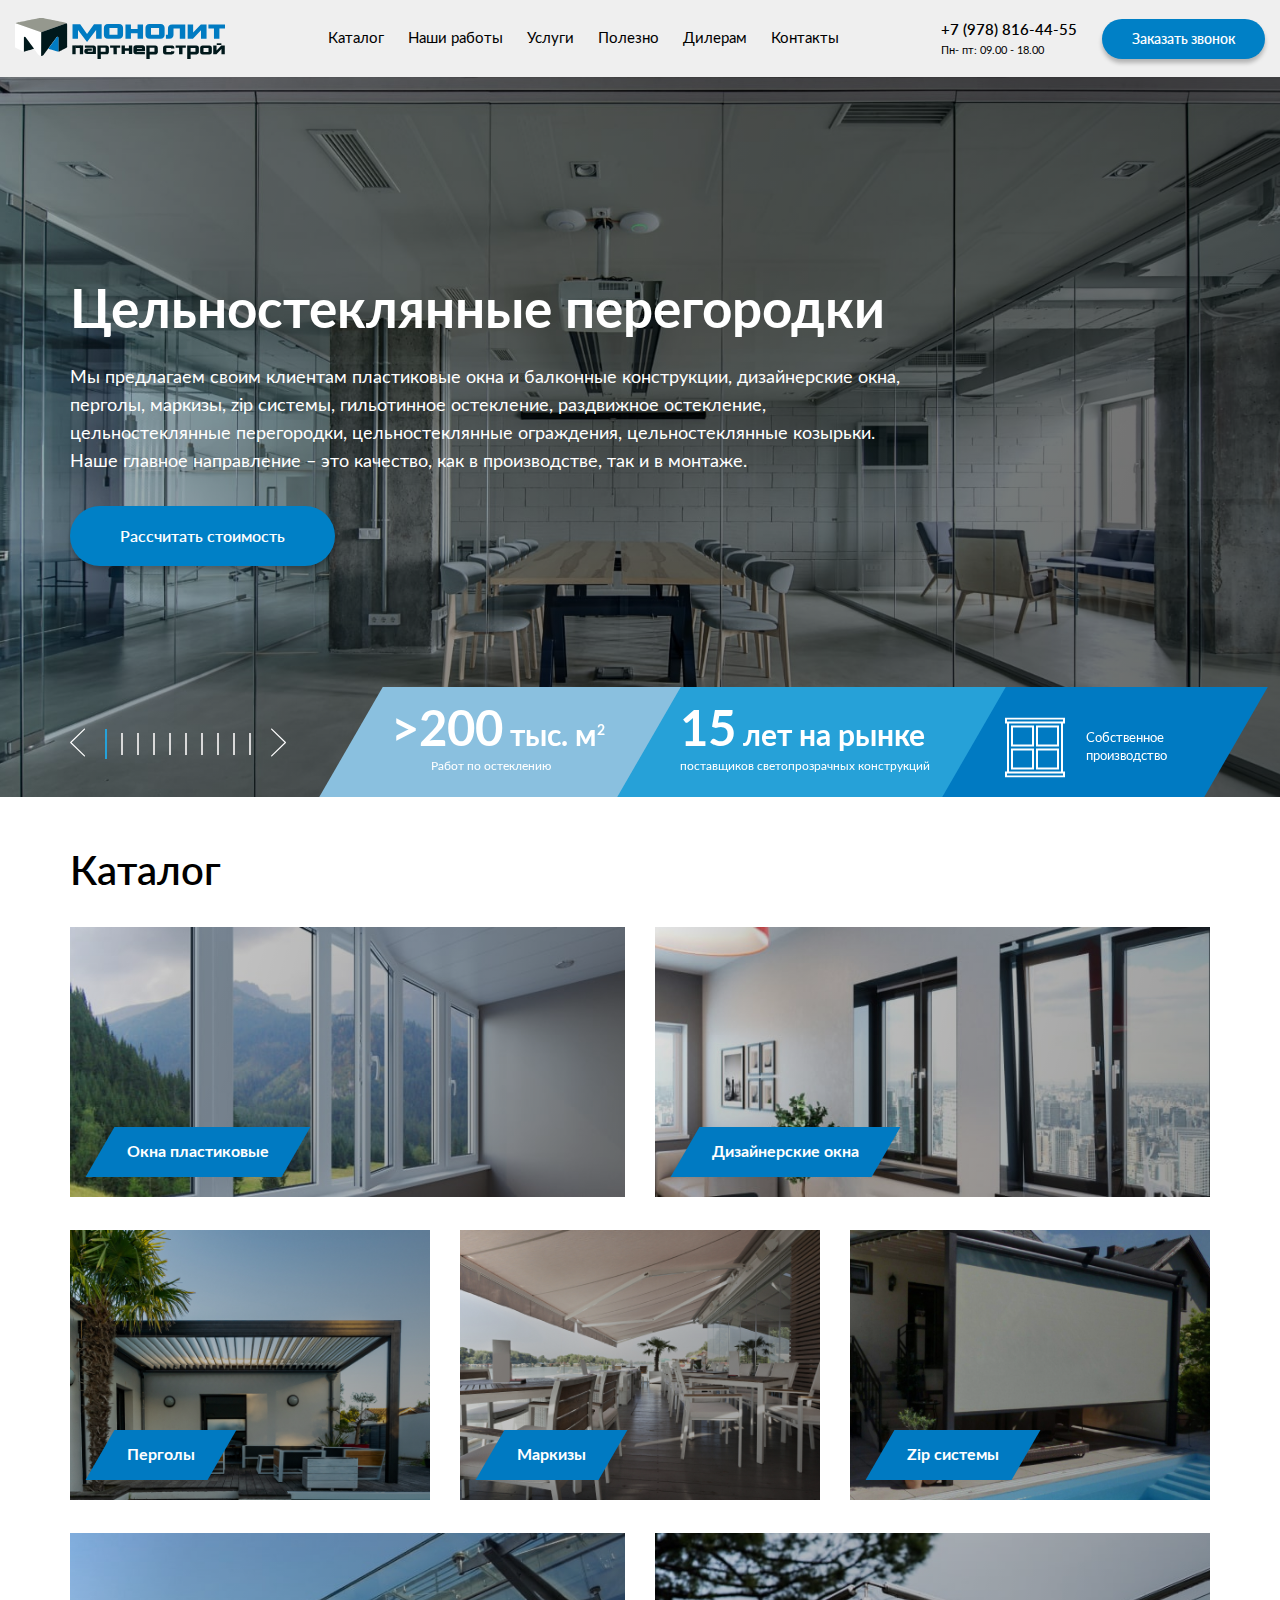
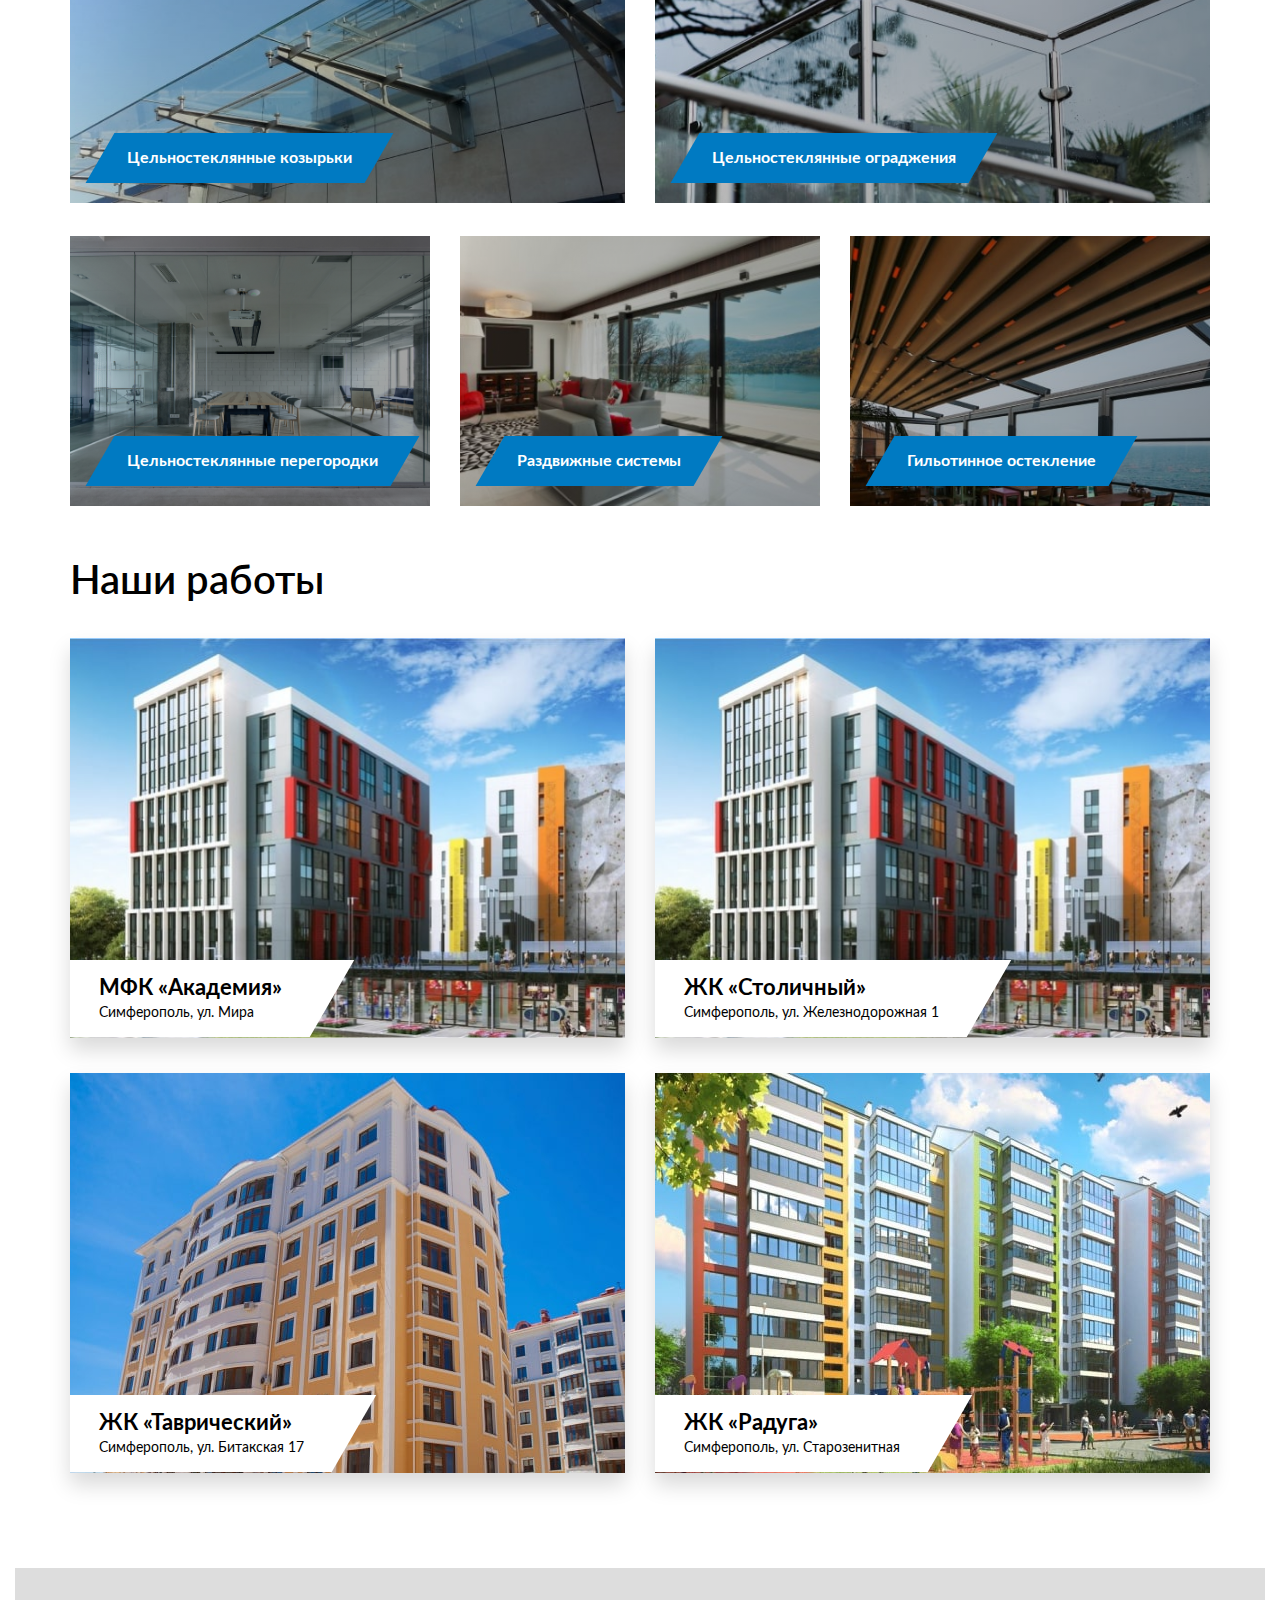
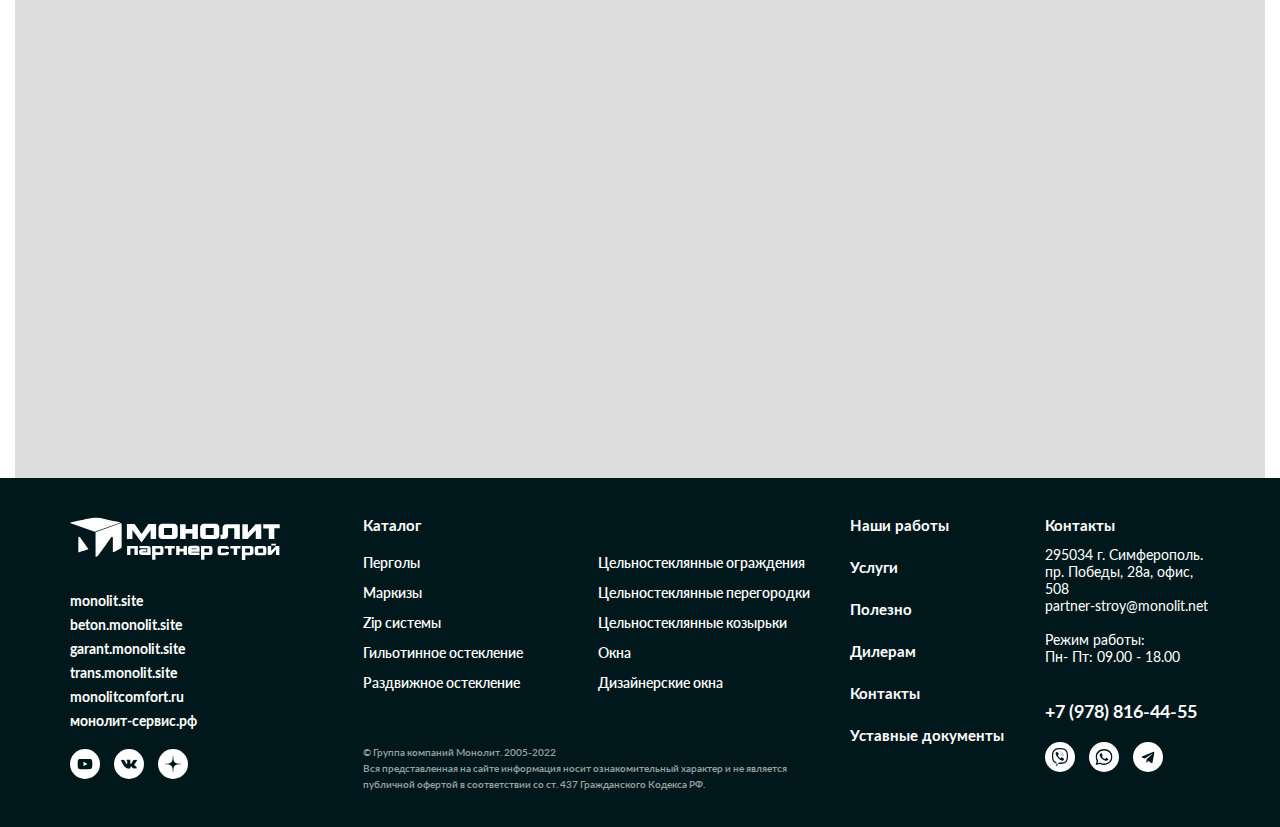
==== commit a85b468e: "Add files via upload" ====
--- a/index.html
+++ b/index.html
@@ -19,8 +19,8 @@
 	<link rel="stylesheet" href="libs/slick-1.5.9/slick/slick.css" />
 	<link rel="stylesheet" href="libs/slick-1.5.9/slick/slick-theme.css" />
 	<link rel="stylesheet" href="css/fonts.css" />
-	<link rel="stylesheet" href="css/main.css?ver=1.6" />
-	<link rel="stylesheet" href="css/media.css?ver=1.6" />
+	<link rel="stylesheet" href="css/main.css?ver=1.9" />
+	<link rel="stylesheet" href="css/media.css?ver=1.9" />
 </head>
 <body>
 
@@ -29,7 +29,6 @@
 		<header class="header">
 			<div class="container-fluid">
 				<div class="header__wrap">
-					<a href="tel:+79788164455" class="phone-mob"><i class="far fa-phone-alt"></i></a>
 					<a href="#" class="logo">
 						<img src="img/logo.svg" alt="alt">
 					</a>
@@ -515,7 +514,7 @@
 <script src="libs/scroll2id/PageScroll2id.min.js"></script>
 <script src="libs/mask/jquery.maskedinput.js"></script>
 <script src="libs/jQueryFormStyler-master/jquery.formstyler.min.js"></script>
-<script src="js/common.js?ver=1.6"></script>
+<script src="js/common.js?ver=1.9"></script>
 <script src="https://api-maps.yandex.ru/2.1/?lang=ru_RU"></script>
 <script>
 	$(document).ready(function() {
--- a/css/main.css
+++ b/css/main.css
@@ -1,17 +1,17 @@
 *::-webkit-input-placeholder {
-	color: #666;
+	color: #828282;
 	opacity: 1;
 }
 *:-moz-placeholder {
-	color: #666;
+	color: #828282;
 	opacity: 1;
 }
 *::-moz-placeholder {
-	color: #666;
+	color: #828282;
 	opacity: 1;
 }
 *:-ms-input-placeholder {
-	color: #666;
+	color: #828282;
 	opacity: 1;
 }
 
@@ -46,7 +46,7 @@
 	font-weight: normal;
 }
 .wrapper {
-	padding-top: 73px;
+	padding-top: 78px;
 	overflow: hidden;
 }
 a {
@@ -76,7 +76,7 @@
 	margin: 0;
 }
 .header {
-	padding: 12px 0;
+	padding: 18px 0;
 	background-color: #efefef;
 	position: fixed;
 	top: 0;
@@ -95,6 +95,9 @@
 .logo img {
 	width: 248px;
 	max-width: 100%;
+}
+.header .logo img {
+	width: 210px;
 }
 .menu {
 	display: flex;
@@ -156,7 +159,7 @@
 .item-billbord__image {
 	height: 890px;
 	min-height: 473px;
-	max-height: calc(100vh - 73px);
+	max-height: calc(100vh - 78px);
 	display: block;
 	position: relative;
 	z-index: 1;
@@ -234,6 +237,7 @@
 	padding-bottom: 15px;
 	min-height: 115px;
 	position: relative;
+	margin-right: -1px;
 	color: #fff;
 	z-index: 1;
 }
@@ -293,12 +297,15 @@
 	left: 0;
 	position: relative;
 }
-.controls-slider .slick-dots li {
+.slick-dots {
+	bottom: 0;
+}
+.slick-dots li {
 	width: 2px;
 	height: 22px;
 	margin: 0 8px;
 }
-.controls-slider .slick-dots li button {
+.slick-dots li button {
 	width: 2px;
 	height: 22px;
 	padding: 0;
@@ -306,7 +313,7 @@
 	background-color: #d9d9d9;
 	border-radius: 0;
 }
-.controls-slider .slick-dots li.slick-active button {
+.slick-dots li.slick-active button {
 	height: 30px;
 	background-color: #26a1d8;
 }
@@ -314,19 +321,31 @@
 	display: flex;
 	align-items: center;
 }
-.controls-slider .slick-arrow {
+.slick-arrow {
 	width: 18px;
 	height: 33px;
-	position: relative;
+	top: 50%;
+}
+.slick-prev {
+	left: 0;
+}
+.slick-next {
+	right: 0;
+}
+.controls-slider .slick-arrow {
+		position: relative;
 	top: 0;
 	left: 0;
 	right: 0;
 	transform: none;
 }
-.controls-slider .slick-arrow path {
+.slick-arrow svg {
+	max-width: 100%;
+}
+.slick-arrow path {
 	transition: all 0.3s;
 }
-.controls-slider .slick-arrow:hover path {
+.slick-arrow:hover path {
 	fill: #26a1d8;
 }
 .controls-slider .slick-next {
@@ -350,6 +369,24 @@
 	z-index: 1;
 	overflow: hidden;
 }
+.item-catalog__image::before {
+	position: absolute;
+	display: block;
+	content: " ";
+	width: 100%;
+	height: 100%;
+	top: 0;
+	left: 0;
+	background: linear-gradient(287.03deg, #075380 0.66%, rgba(0, 122, 194, 0) 116.73%);
+	opacity: 0;
+	transition: all 0.3s;
+}
+.item-catalog:hover .item-catalog__image::before {
+	opacity: 1;
+}
+.item-catalog:hover .item-catalog__image::after {
+	opacity: 0;
+}
 .item-catalog__image img {
 	width: 100%;
 	height: 100%;
@@ -359,9 +396,6 @@
 	-o-transition: all 0.6s;
 	transition: all 0.6s;
 }
-.item-catalog:hover .item-catalog__image img {
-	transform: scale(1.1);
-}
 .item-catalog__image::after {
 	position: absolute;
 	display: block;
@@ -370,6 +404,7 @@
 	height: 100%;
 	top: 0;
 	left: 0;
+	transition: all 0.3s;
 	background: linear-gradient(287.03deg, rgba(0, 0, 0, 0.4) 0.66%, rgba(0, 0, 0, 0.228153) 80.34%, rgba(0, 0, 0, 0) 116.73%);
 }
 .item-catalog__title {
@@ -427,7 +462,7 @@
 	margin-left: -45px;
 	position: absolute;
 	display: inline-block;
-	bottom: 0;
+	bottom: 1px;
 	left: 0;
 	z-index: 1;
 }
@@ -592,8 +627,8 @@
 .sw-topper {
 	position: relative;
 	top: 4px;
-	width: 29px;
-	height: 2px;
+	width: 30px;
+	height: 3px;
 	display: block;
 	margin: 0 auto;
 	background-color: #0080C6;
@@ -604,8 +639,8 @@
 .sw-bottom {
 	position: relative;
 	top: 10px;
-	width: 29px;
-	height: 2px;
+	width: 30px;
+	height: 3px;
 	display: block;
 	margin: 0 auto;
 	background-color: #0080C6;
@@ -615,9 +650,9 @@
 }
 .sw-footer {
 	position: relative;
-	top: 17px;
-	width: 29px;
-	height: 2px;
+	top: 16px;
+	width: 30px;
+	height: 3px;
 	display: block;
 	background-color: #0080C6;
 	border: medium none;
@@ -632,7 +667,7 @@
 	opacity: 0;
 }
 .sandwich.active .sw-footer {
-	top:8px;
+	top: 6px;
 	width: 30px;
 	transform: rotate(-45deg);
 }
@@ -642,4 +677,460 @@
 	font-size: 22px;
 	display: none;
 	color: #0080C6;
+}
+.item-portfolio .controls-slider {
+	position: absolute;
+	bottom: 22px;
+	left: 0;
+	width: 100%;
+	padding-left: 50%;
+	justify-content: center;
+	z-index: 10;
+}
+.item-portfolio .controls-slider .slick-dots {
+	width: initial;
+}
+.slider-portfolio::before {
+	position: absolute;
+	display: block;
+	content: " ";
+	width: 100%;
+	height: 100%;
+	pointer-events: none;
+	bottom: 0;
+	left: 0;
+	background: linear-gradient(180deg, rgba(0, 0, 0, 0) 55.37%, rgba(0, 0, 0, 0.7) 95.63%);
+	z-index: 1;
+}
+.breadcrumbs {
+	padding-top: 44px;
+	padding-bottom: 30px;
+	color: #BDBDBD;
+	display: flex;
+	align-items: center;
+}
+.breadcrumbs a {
+	color: #828282;
+	border-bottom: 1px solid transparent;
+}
+.breadcrumbs a:hover {
+	border-color: #828282;
+}
+.breadcrumbs li::after {
+	position: relative;
+	display: inline-block;
+	content: " ";
+	width: 12px;
+	height: 12px;
+	margin: 0 3px;
+	background-image: url(../img/chevron-right.svg);
+	background-repeat: no-repeat;
+	background-position: center;
+}
+.breadcrumbs li:last-child::after {
+	display: none;
+}
+.portfolio_page .title-section {
+	padding-top: 0px;
+}
+.pager {
+	height: 55px;
+	margin-top: 60px;
+	position: relative;
+	display: flex;
+	align-items: center;
+	justify-content: center;
+}
+.page-numbers {
+	font-size: 23px;
+line-height: 32px;
+margin: 0 6px;
+color: #828282;
+}
+.page-numbers.current {
+	color: #007BC2;
+	font-weight: 700;
+}
+.page-numbers:hover {
+	color: #007BC2;
+}
+.prev.page-numbers,
+.next.page-numbers {
+	width: 55px;
+height: 55px;
+display: flex;
+align-items: center;
+justify-content: center;
+border-radius: 50%;
+border: 1px solid #E0E0E0;
+color: #007bc2;
+position: absolute;
+top: 0;
+left: 0;
+}
+.next.page-numbers {
+	left: auto;
+	right: 0;
+}
+.catalog_page .title-section {
+	padding-top: 0;
+}
+.section-text {
+	padding-top: 30px;
+	padding-bottom: 80px;
+	line-height: 24px;
+}
+.section-text p {
+	margin-bottom: 20px;
+	text-align: justify;
+}
+.section-text .title-section {
+	padding-bottom: 40px;
+	text-align: center;
+}
+.card .title-section {
+	padding-top: 0;
+	padding-bottom: 30px;
+	text-align: center;
+}
+.logo-card {
+	margin-bottom: 40px;
+}
+.logo-card img {
+	max-width: 248px;
+	margin: 0 auto;
+}
+.card {
+	padding-bottom: 60px;
+}
+.text-card {
+	line-height: 27px;
+	text-align: center;
+}
+.text-card {
+	margin-bottom: 60px;
+}
+.slider-card {
+	margin-bottom: 100px;
+}
+.slider-card__item {
+	height: 550px;
+	position: relative;
+	display: block;
+}
+.slider-card__item::after {
+	position: absolute;
+	display: block;
+	content: " ";
+	width: 100%;
+	height: 100%;
+	top: 0;
+	left: 0;
+	background: linear-gradient(180deg, rgba(0, 0, 0, 0) 86.21%, rgba(0, 0, 0, 0.2) 95.45%), linear-gradient(90.4deg, rgba(22, 51, 68, 0.7) -8.61%, rgba(160, 216, 252, 0) 19.84%, rgba(0, 0, 0, 0) 19.84%), linear-gradient(268.15deg, rgba(0, 0, 0, 0.7) -6.3%, rgba(0, 0, 0, 0) 10.82%);
+}
+.slider-card__item img {
+	width: 100%;
+	height: 100%;
+	object-fit: cover;
+	font-family: 'object-fit: cover;';
+	-webkit-transition: all 0.3s; 
+	-o-transition: all 0.3s;
+	transition: all 0.3s;
+}
+.slider-card .slick-dots {
+	bottom: 28px;
+}
+.slider-card .slick-arrow {
+	height: 54px;
+	width: 29px;
+}
+.slider-card .slick-arrow svg {
+	width: 100%;
+	height: 100%;
+}
+.slider-card .slick-prev {
+	left: 20px;
+}
+.slider-card .slick-next {
+	right: 20px;
+}
+.tabs {
+	display: flex;
+	align-items: center;
+	justify-content: center;
+}
+.tabs a {
+	color: #007AC2;
+	font-weight: 600;
+	padding: 17px 50px;
+	line-height: 21px;
+	display: inline-block;
+	position: relative;
+	z-index: 1;
+	text-align: center;
+}
+.tabs a::before {
+    position: absolute;
+    display: block;
+    content: " ";
+    width: 100%;
+    height: 100%;
+    top: 0;
+    left: 0;
+border: 1px solid #007AC2;
+    z-index: -1;
+    transform: skewX(-30deg);
+    transition: all 0.3s;
+}
+.tabs a:hover::before,
+.tabs .active a::before {
+	background-color: #007AC2;
+}
+.tabs a:hover,
+.tabs .active a {
+	color: #fff;
+}
+.tab-container {
+	padding-top: 70px;
+}
+.tab-pane {
+	display: none;
+}
+.tab-pane:first-child {
+	display: block;
+}
+.row_cards {
+	justify-content: center;
+}
+.row_cards > div {
+	margin-bottom: 40px;
+}
+.item-card {
+	display: flex;
+	flex-direction: column;
+	align-items: flex-start;
+	min-height: 100%;
+	border: 1px solid #E0E0E0;
+	text-align: center;
+	color: #333333;
+	line-height: 27px;
+}
+.item-card__image {
+	height: 337px;
+	display: block;
+	width: 100%;
+	flex: none;
+}
+.item-card__image img {
+	width: 100%;
+	height: 100%;
+	object-fit: cover;
+	font-family: 'object-fit: cover;';
+	-webkit-transition: all 0.3s; 
+	-o-transition: all 0.3s;
+	transition: all 0.3s;
+}
+.item-card__content {
+	padding: 25px 45px;
+	padding-bottom: 40px;
+	width: 100%;
+	display: flex;
+	flex-direction: column;
+	align-items: center;
+	flex: 1;
+}
+.item-card__title {
+	font-size: 30px;
+line-height: 36px;
+margin-bottom: 30px;
+font-weight: 600;
+color: #000;
+	display: block;
+}
+.item-card p {
+	margin-bottom: 55px;
+	            display: -webkit-box;
+    -webkit-line-clamp: 6;
+    -webkit-box-orient: vertical;  
+    overflow: hidden;
+}
+.item-card .link-page {
+	margin-top: auto;
+}
+.link-page {
+	font-size: 18px;
+line-height: 22px;
+font-weight: 600;
+color: #007AC2;
+border-bottom: 1px solid #007AC2;
+}
+.link-page:hover {
+	border-color: transparent;
+}
+.consultation {
+	padding: 75px 0;
+	background-image: url(../img/bg_consultation.jpg);
+	background-repeat: no-repeat;
+	background-position: center;
+	background-size: cover;
+}
+.title-form {
+	font-size: 36px;
+line-height: 47px;
+margin-bottom: 13px;
+font-weight: 700;
+color: #333;
+}
+.subtitle-form {
+	font-size: 24px;
+line-height: 31px;
+margin-bottom: 23px;
+font-weight: 600;
+color: #333;
+}
+.descr-form {
+	font-size: 20px;
+	line-height: 26px;
+	max-width: 357px;
+	margin: 0 auto;
+	font-weight: 500;
+	margin-bottom: 30px;
+	color: #4F4F4F;
+}
+.block-form {
+	padding: 56px;
+	padding-bottom: 72px;
+	text-align: center;
+	box-shadow: 0px 7px 29px rgba(100, 100, 111, 0.2);
+	background-color: #fff;
+}
+.consultation .block-form {
+	max-width: 585px;
+	margin-left: 60px;
+}
+.block-form__wrap {
+	padding: 0 86px;
+}
+.item-form {
+	margin-bottom: 20px;
+}
+.item-form input {
+	height: 59px;
+	font-size: 16px;
+	line-height: 21px;
+	padding: 0 20px;
+	color: #000;
+	font-weight: 500;
+	background-color: transparent;
+	border: 1px solid #E0E0E0;
+border-radius: 8px;
+	width: 100%;
+	font-family: 'Lato';
+}
+.block-form .btn-main {
+	font-weight: 600;
+font-size: 18px;
+line-height: 22px;
+	height: 70px;
+	margin-top: 5px;
+	width: 100%;
+}
+.checkbox {
+	font-size: 11px;
+	line-height: 15px;
+	margin-top: 25px;
+	text-align: left;
+color: #4F4F4F;
+}
+.checkbox a {
+	color: #4F4F4F;
+	border-bottom: 1px solid #4F4F4F;
+}
+.checkbox a:hover {
+	border-color: transparent;
+}
+.checkbox label input {
+	position: absolute;
+	z-index: -1;
+	height: 1px !important;
+	width: 1px !important;
+	opacity: 0 !important;
+	margin: 12px 2px 0 7px !important;
+}
+.checkbox label span {
+	position: relative;
+	padding: 2px 0 0 23px;
+	display: block;
+	cursor: pointer;
+}
+.checkbox label span:before {
+	content: '';
+	position: absolute;
+	top: 2px;
+	left: 0;
+	width: 14px;
+	height: 14px;
+border: 1px solid #828282;
+border-radius: 2px;
+	transition: .2s;
+}
+.checkbox label span:after {
+	content: '';
+	position: absolute;
+	top: 2px;
+	left: 0px;
+	width: 14px;
+	height: 14px;
+	background-image: url(../img/check.svg);
+	background-repeat: no-repeat;
+	background-position: center;
+	opacity: 0;
+	transition: .2s;
+}
+.checkbox label input:checked + span:after {
+	opacity: 1;
+}
+.checkbox-wrap {
+	display: flex;
+	align-items: center;
+	justify-content: center;
+}
+.checkbox-wrap .checkbox {
+	white-space: nowrap;
+}
+.tabs_marquises a {
+	padding-left: 0;
+	padding-right: 0;
+	display: block;
+}
+.tabs_marquises li {
+	flex-grow: 1
+}
+.slider-nav {
+	padding: 30px 0;
+	margin-right: 15px;
+}
+.slider-for {
+	margin-left: -15px;
+}
+.slider-nav__item {
+	height: 105px;
+	margin: 11px 0;
+	display: block;
+	position: relative;
+	cursor: pointer;
+}
+.slider-for__item img,
+.slider-nav__item img {
+	width: 100%;
+	height: 100%;
+	object-fit: cover;
+	font-family: 'object-fit: cover;';
+	-webkit-transition: all 0.3s; 
+	-o-transition: all 0.3s;
+	transition: all 0.3s;
+}
+.slider-for__item {
+	height: 446px;
+	display: block;
 }--- a/css/media.css
+++ b/css/media.css
@@ -12,10 +12,10 @@
 	.info-billord__value {
 		font-size: 54px;
 	}
-.info-billord__title {
-    font-size: 29px;
-    margin-bottom: 4px;
-}
+	.info-billord__title {
+		font-size: 29px;
+		margin-bottom: 4px;
+	}
 	.info-billord__descr {
 		font-size: 13px;
 	}
@@ -34,40 +34,97 @@
 	.footer__title, .footer__nav_big {
 		font-size: 15px;
 	}
-.item-catalog__title {
+	.item-catalog__title {
+		font-size: 16px;
+		padding: 13px 29px;
+	}
+	.title-big {
+		font-size: 52px;
+		line-height: 50px;
+	}
+	.item-billbord {
+		font-size: 17px;
+		line-height: 26px;
+	}
+	.item-billbord .btn-main {
+		margin-top: 30px;
+		font-size: 16px;
+		line-height: 20px;
+		height: 60px;
+		min-width: 265px;
+	}
+	.info-billord__flex p {
+		max-width: 100px;
+		font-size: 14px;
+	}
+	.info-billord {
+		margin-right: -25px;
+	}
+	.slick-dots li {
+		margin: 0 7px;
+	}
+	body {
+		font-size: 15px;
+	}
+	.info-billord sup {
+		font-size: 14px;
+	}
+	.item-card__content {
+    padding: 25px 25px;
+    padding-bottom: 30px;
+}
+.item-card p {
+	margin-bottom: 30px;
+}
+.link-page {
     font-size: 16px;
-    padding: 13px 29px;
-}
-.title-big {
-    font-size: 52px;
-    line-height: 50px;
-}
-.item-billbord {
-    font-size: 17px;
-    line-height: 26px;
+    line-height: 21px;
     }
-.item-billbord .btn-main {
-	margin-top: 30px;
-	    font-size: 16px;
-    line-height: 20px;
-    height: 60px;
-    min-width: 265px;
-}
-.info-billord__flex p {
-    max-width: 100px;
-    font-size: 14px;
-}
-.info-billord {
-    margin-right: -25px;
+    .item-card__title {
+    font-size: 25px;
+    line-height: 30px;
+    margin-bottom: 20px;
+}
+.item-card__image {
+    height: 290px;
     }
-    .controls-slider .slick-dots li {
-    	margin: 0 7px;
+    .tab-container {
+    	padding-top: 50px;
     }
-    body {
-    	font-size: 15px;
+    .slider-card {
+    	margin-bottom: 70px;
     }
-    .info-billord sup {
-    font-size: 14px;
+    .slider-card__item {
+    height: 470px;
+}
+.text-card {
+	margin-bottom: 40px;
+}
+.consultation .block-form {
+    max-width: 525px;
+    margin-left: 0;
+}
+.block-form {
+    padding: 35px;
+    padding-bottom: 45px;
+}
+.block-form__wrap {
+    padding: 0 55px;
+}
+.descr-form {
+    font-size: 18px;
+    line-height: 23px;
+    margin-bottom: 25px;
+}
+.subtitle-form {
+    font-size: 21px;
+    line-height: 28px;
+    margin-bottom: 19px;
+    }
+    .title-form {
+    font-size: 32px;
+    line-height: 43px;
+    margin-bottom: 11px;
 }
 }
 @media only screen and (max-width : 1350px) {
@@ -108,7 +165,7 @@
 	.info-billord__flex p,
 	.info-billord__descr {
 		font-size: 12px;
-		    line-height: 18px;
+		line-height: 18px;
 	}
 	.info-billord__flex p {
 		font-size: 13px;
@@ -125,7 +182,7 @@
 		padding: 14px 27px;
 	}
 	.wrapper {
-		padding-top: 65px;
+		padding-top: 77px;
 	}
 }
 /* Large Devices, Wide Screens */
@@ -189,6 +246,12 @@
 		font-size: 16px;
 		line-height: 26px;
 	}
+	.slider-card__item {
+    height: 365px;
+}
+.tabs a {
+	padding: 10px 35px;
+}
 }
 
 /* Medium Devices, Desktops */
@@ -308,7 +371,7 @@
 		padding: 12px 0;
 	}
 	.wrapper {
-		padding-top: 65px;
+		padding-top: 54px;
 	}
 	.menu > li {
 		padding: 0;
@@ -318,21 +381,104 @@
 	}
 	.header__wrap .header__right {
 		display: none;
-	}
-	.header__wrap .logo {
-		margin: 0 auto;
 	}
 	.header__contacts p {
 		margin-bottom: 15px;
 		line-height: 22px;
 	}
+	.header .logo img {
+		width: 156px;
+	}
+	.slick-dots li button {
+		width: 1px;
+		height: 10px;
+	}
+	.slick-dots li {
+		width: 1px;
+		height: 10px;
+		margin: 0 5px;
+	}
+	.slick-dots li.slick-active button {
+		height: 19px;
+	}
+	.controls-slider .slick-arrow {
+		width: 14px;
+		height: 27px;
+	}
+	.page-numbers {
+		font-size: 16px;
+		line-height: 22px;
+	}
+	.prev.page-numbers, .next.page-numbers {
+		width: 40px;
+		height: 40px;
+	}
+	.prev.page-numbers img, 
+	.next.page-numbers img {
+		max-width: 10px;
+	}
+	.pager {
+		height: 40px;
+		margin-top: 30px;
+	}
+	.breadcrumbs {
+		padding-top: 25px;
+		padding-bottom: 20px;
+	}
+	.section-text .title-section {
+		padding-bottom: 20px;
+		padding-top: 0;
+	}
+	.section-text {
+		padding-bottom: 25px;
+		line-height: 22px;
+	}
+	.row_cards > div {
+		margin-bottom: 30px;
+	}
+	.card {
+		padding-bottom: 30px;
+	}
+	.consultation .block-form {
+    max-width: 420px;
+}
+.block-form {
+	padding: 25px 20px;
+}
+.title-form {
+    font-size: 28px;
+    line-height: 30px;
+    margin-bottom: 10px;
+}
+.subtitle-form {
+    font-size: 17px;
+    line-height: 22px;
+    margin-bottom: 15px;
+}
+.descr-form {
+    font-size: 15px;
+    line-height: 20px;
+    margin-bottom: 20px;
+    max-width: 230px;
+}
+.block-form__wrap {
+    padding: 0 25px;
+}
+.consultation {
+	padding: 35px 0;
+}
+.block-form .btn-main {
+	height: 60px;
+	font-size: 16px;
+}
 }
 
 /* Small Devices, Tablets */
 @media only screen and (max-width : 768px) {
 	.title-big {
-		font-size: 42px;
-		line-height: 47px;
+		font-size: 22px;
+		line-height: 31px;
+		margin-bottom: 15px;
 	}
 	.item-billbord__content {
 		padding-top: 70px;
@@ -342,10 +488,10 @@
 		line-height: 21px;
 	}
 	.item-billbord .btn-main {
-		font-size: 16px;
-		line-height: 21px;
-		height: 60px;
-		min-width: 280px;
+		font-size: 14px;
+		line-height: 20px;
+		height: 45px;
+		min-width: 195px;
 		margin-top: 0;
 	}
 	.bottom-billbord .controls-slider {
@@ -356,24 +502,18 @@
 		width: initial;
 	}
 	.info-billord__flex {
-		display: block;
-	}
-	.info-billord__icon {
-		margin: 0;
-		margin-bottom: 15px;
+		justify-content: center;
 	}
 	.info-billord {
 		margin: 0 -15px;
 	}
 	.info-billord__value {
 		font-size: 30px;
-		margin-bottom: 6px;
-		display: block;
 	}
 	.info-billord__title {
-		font-size: 19px;
-		margin-bottom: 3px;
-		line-height: 21px;
+		font-size: 20px;
+		margin-bottom: 5px;
+		line-height: 30px;
 	}
 	.info-billord sup {
 		font-size: 10px;
@@ -391,23 +531,113 @@
 		display: none;
 	}
 	.item-billbord__image {
-    height: 410px;
-    min-height: initial;
-    max-height: initial;
-}
-.item-billbord__content {
-    padding-bottom: 60px;
-    }
-.item-billbord__content {
-	padding-top: 45px;
-	text-align: center;
-	align-items: center;
-}
-.item-billbord__content .title-big {
-	min-height: 94px;
-}
-.item-billbord__content .title-big {
-	margin-bottom: 25px;
+		height: 230px;
+		min-height: initial;
+		max-height: initial;
+	}
+	.item-billbord__content {
+		padding-bottom: 60px;
+	}
+	.item-billbord__content {
+		padding-top: 28px;
+	}
+	.item-billbord__content .title-big {
+		min-height: 94px;
+	}
+	.item-billbord__content .title-big {
+		margin-bottom: 25px;
+	}
+	.info-billord {
+		display: block;
+		margin: 0;
+	}
+	.bottom-billbord {
+		display: block;
+	}
+	.info-billord__item {
+		padding: 24px 20px !important;
+		min-height: 115px;
+		margin-top: 15px;
+		margin-right: 0;
+		justify-content: center;
+		display: flex;
+		flex-direction: column;
+		text-align: center;
+	}
+	.info-billord__flex p {
+		font-size: inherit;
+		text-align: left;
+	}
+	.info-billord__flex p, .info-billord__descr {
+		font-size: 16px;
+		line-height: 20px;
+	}
+	.bottom-billbord .controls-slider {
+		margin-bottom: 30px;
+	}
+	.card .title-section {
+		padding-bottom: 20px;
+	}
+	.logo-card img {
+		max-width: 190px;
+	}
+	.logo-card {
+		margin-bottom: 20px;
+	}
+	.text-card {
+		line-height: 23px;
+		margin-bottom: 25px;
+	}
+	.tabs {
+		padding: 0 20px;
+		white-space: nowrap;
+		margin-right: -15px;
+		overflow: auto;
+		justify-content: flex-start;	
+	}
+	.tabs::-webkit-scrollbar {
+    -webkit-appearance: none;
+}
+.tabs::-webkit-scrollbar:vertical {
+    width: 0px;
+}
+.tabs::-webkit-scrollbar:horizontal {
+    height: 0px;
+}
+.tabs::-webkit-scrollbar-thumb {
+    background-color: transparent;
+    border-radius: 10px;
+}
+.tabs::-webkit-scrollbar-track {
+    border-radius: 10px;
+    background-color: transparent;
+}
+.tab-container {
+	padding-top: 25px;
+}
+.slider-card {
+	margin-bottom: 30px;
+}
+.slider-card__item {
+    height: 250px;
+}
+.slider-card .slick-arrow {
+	width: 18px;
+	height: 33px;
+}
+.slider-card .slick-prev {
+	left: 10px;
+}
+.slider-card .slick-next {
+	right: 10px;
+}
+.consultation .block-form {
+	max-width: 100%;
+}
+.consultation {
+	padding: 0;
+	padding-bottom: 40px;
+	background-image: none;
 }
 }
 
@@ -416,25 +646,6 @@
 	.header__wrap .btn-main {
 		display: none;
 	}
-	.title-big {
-		font-size: 33px;
-		line-height: 40px;
-		margin-bottom: 15px;
-	}
-	.info-billord__descr {
-		line-height: 19px;
-	}
-	.info-billord__title {
-		font-size: 15px;
-		margin-bottom: 2px;
-		line-height: 20px;
-	}
-	.info-billord__value {
-		font-size: 27px;
-	}
-	.info-billord__icon img {
-		max-width: 35px;
-	}
 	.title-section {
 		font-size: 25px;
 		line-height: 32px;
@@ -445,7 +656,7 @@
 	}
 	.item-portfolio__content {
 		padding: 15px 60px;
-		padding-right: 40px;
+		padding-right: 33px;
 	}
 	.contacts .container-fluid {
 		padding: 0;
@@ -460,6 +671,62 @@
 	.item-billbord__content .title-big {
 		min-height: 80px;
 	}
+	.item-portfolio .controls-slider {
+		padding-left: 0;
+		justify-content: flex-end;
+	}
+	.portfolio_page {
+		padding-bottom: 40px;
+	}
+	.card .title-section {
+    font-size: 29px;
+    line-height: 36px;
+}
+.slider-card {
+	margin: 0 -15px;
+	margin-bottom: 25px;
+}
+.slider-card__item {
+    height: 190px;
+}
+.item-card__image {
+    height: 240px;
+}
+.item-card__title {
+    font-size: 22px;
+    line-height: 25px;
+    margin-bottom: 13px;
+}
+.item-card {
+	line-height: 23px;
+}
+.item-card p {
+	margin-bottom: 20px;
+}
+.link-page {
+    font-size: 14px;
+    line-height: 18px;
+}
+.item-card__content {
+    padding: 22px 15px;
+    padding-bottom: 25px;
+}
+.title-form {
+    font-size: 23px;
+    line-height: 27px;
+    margin-bottom: 9px;
+}
+.subtitle-form {
+    font-size: 15px;
+    line-height: 21px;
+    margin-bottom: 12px;
+}
+.descr-form {
+	font-size: 14px;
+}
+.block-form__wrap {
+	padding: 0;
+}
 }
 
 /* Custom, iPhone Retina */
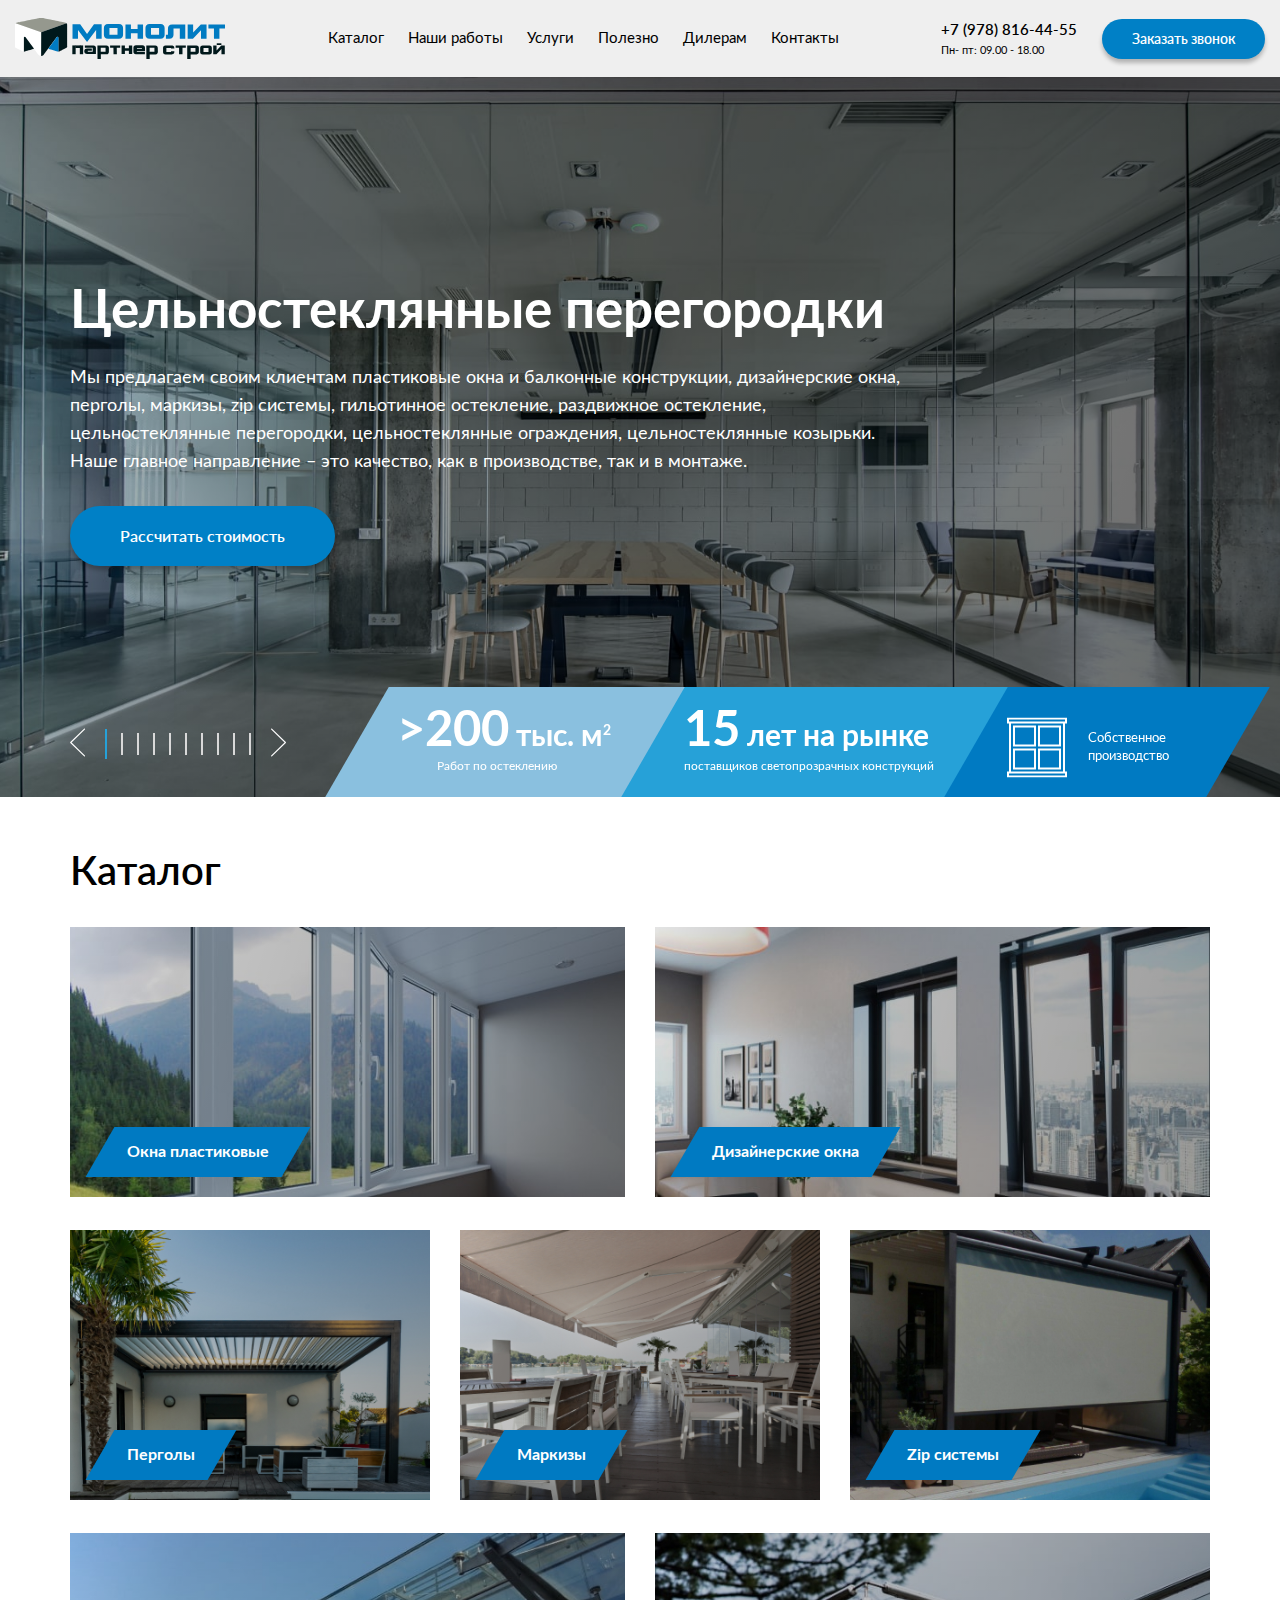
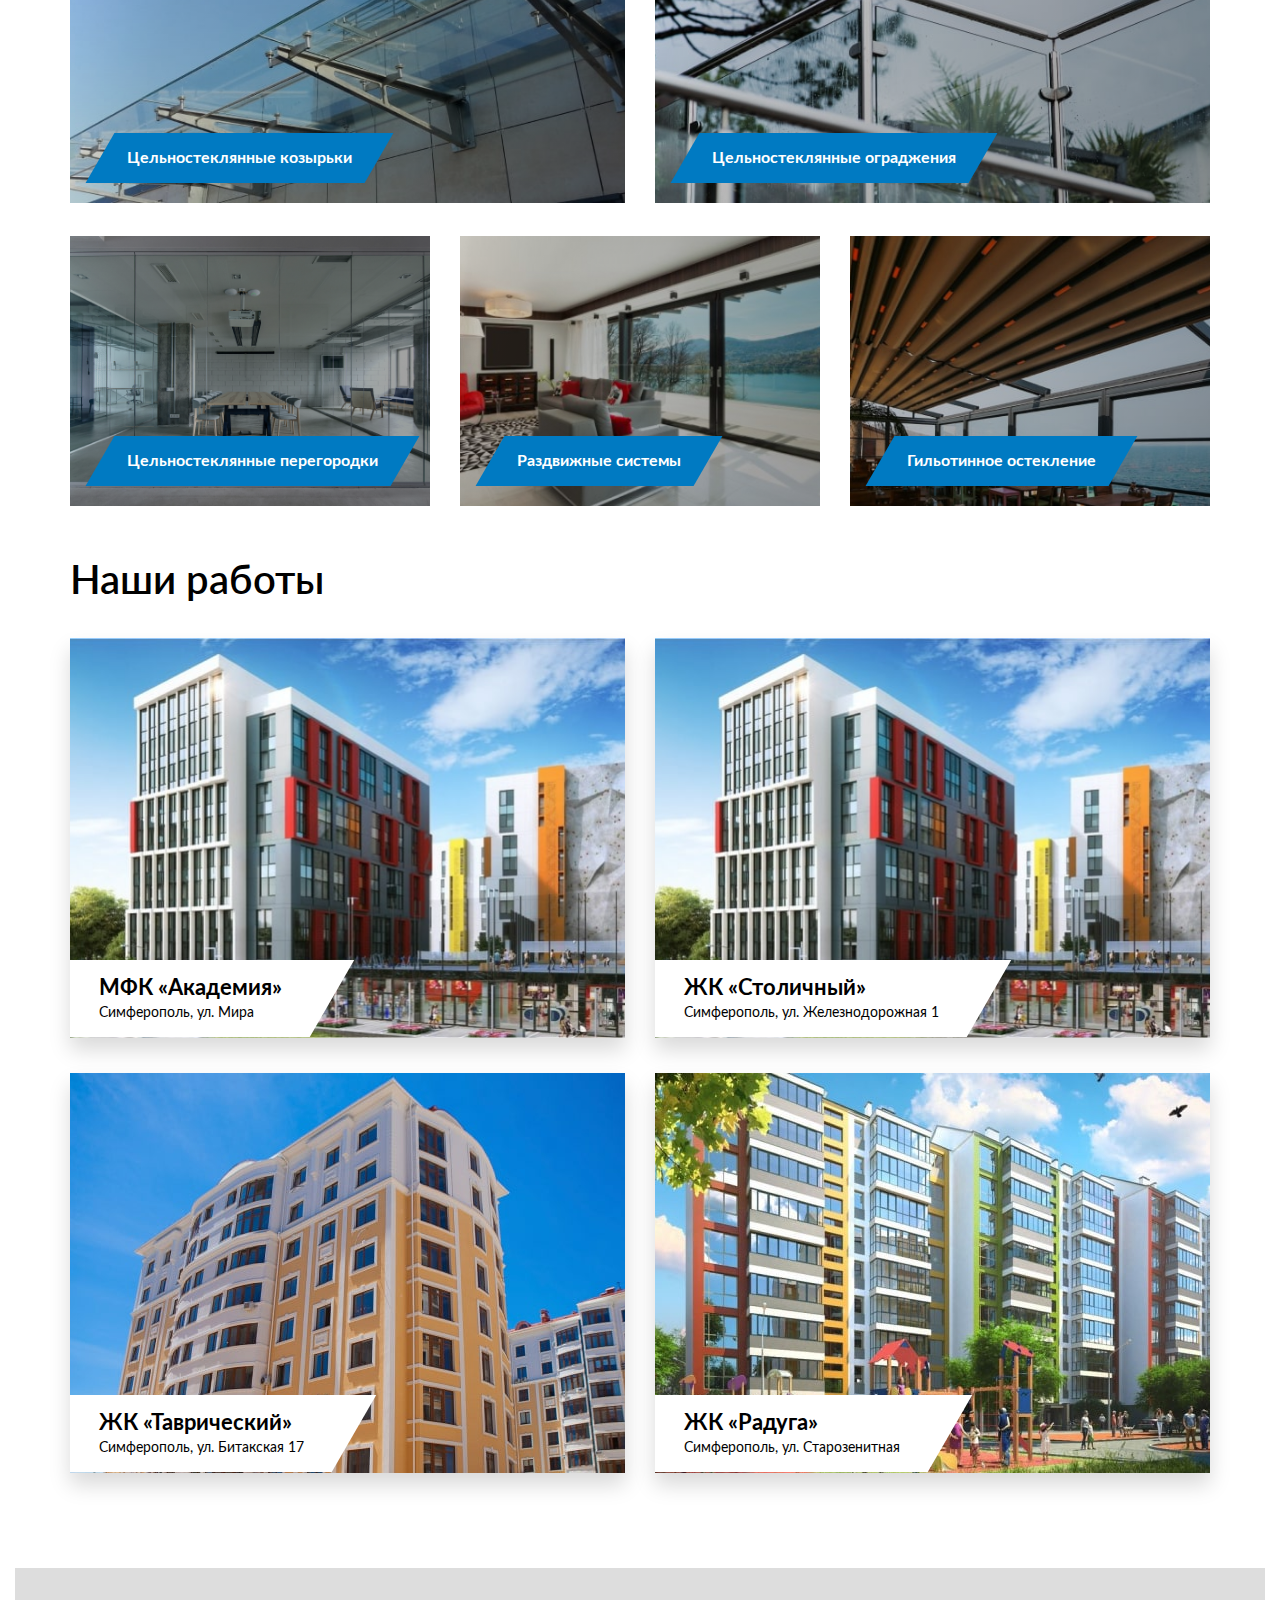
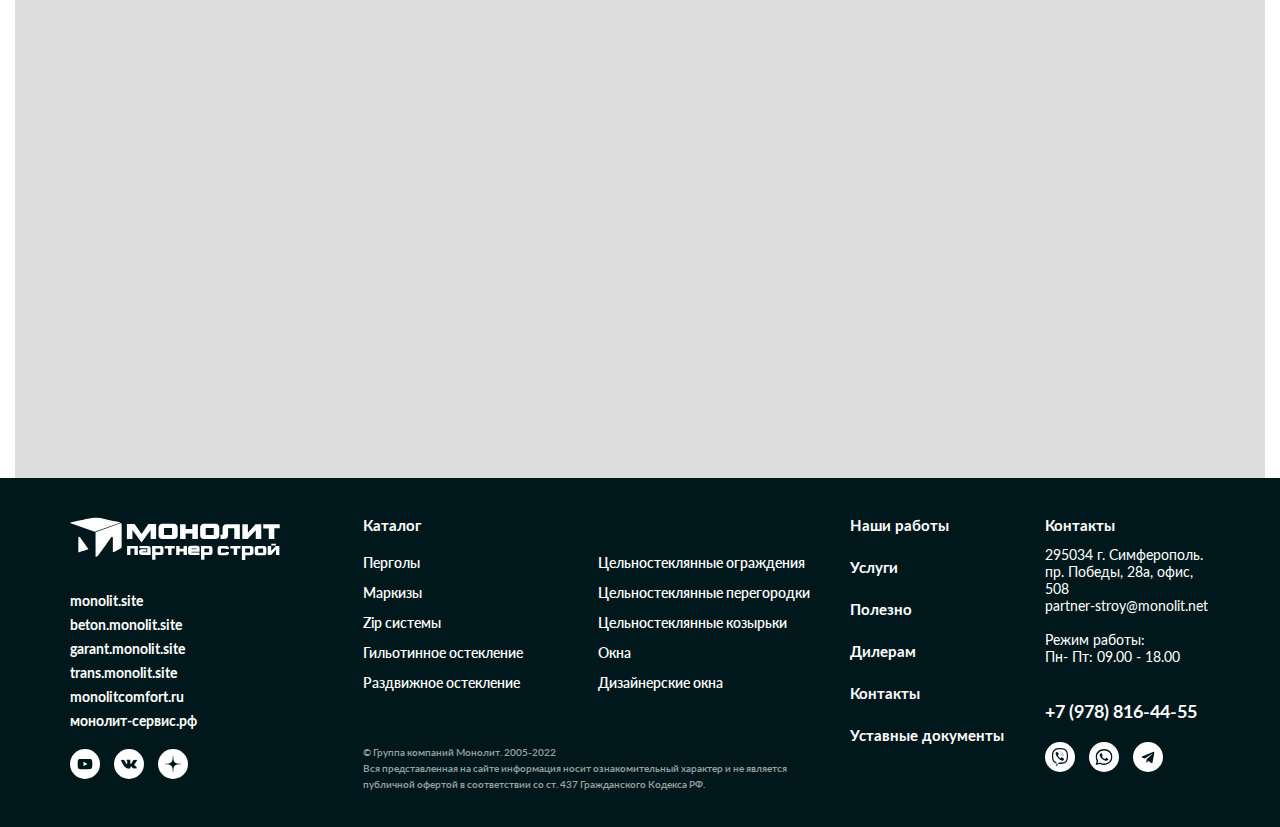
==== commit e7f6e6a0: "Add files via upload" ====
--- a/index.html
+++ b/index.html
@@ -19,8 +19,8 @@
 	<link rel="stylesheet" href="libs/slick-1.5.9/slick/slick.css" />
 	<link rel="stylesheet" href="libs/slick-1.5.9/slick/slick-theme.css" />
 	<link rel="stylesheet" href="css/fonts.css" />
-	<link rel="stylesheet" href="css/main.css?ver=1.9" />
-	<link rel="stylesheet" href="css/media.css?ver=1.9" />
+	<link rel="stylesheet" href="css/main.css?ver=1.10" />
+	<link rel="stylesheet" href="css/media.css?ver=1.10" />
 </head>
 <body>
 
@@ -514,7 +514,7 @@
 <script src="libs/scroll2id/PageScroll2id.min.js"></script>
 <script src="libs/mask/jquery.maskedinput.js"></script>
 <script src="libs/jQueryFormStyler-master/jquery.formstyler.min.js"></script>
-<script src="js/common.js?ver=1.9"></script>
+<script src="js/common.js?ver=1.10"></script>
 <script src="https://api-maps.yandex.ru/2.1/?lang=ru_RU"></script>
 <script>
 	$(document).ready(function() {
--- a/css/main.css
+++ b/css/main.css
@@ -237,7 +237,7 @@
 	padding-bottom: 15px;
 	min-height: 115px;
 	position: relative;
-	margin-right: -1px;
+	margin-right: -3px;
 	color: #fff;
 	z-index: 1;
 }
